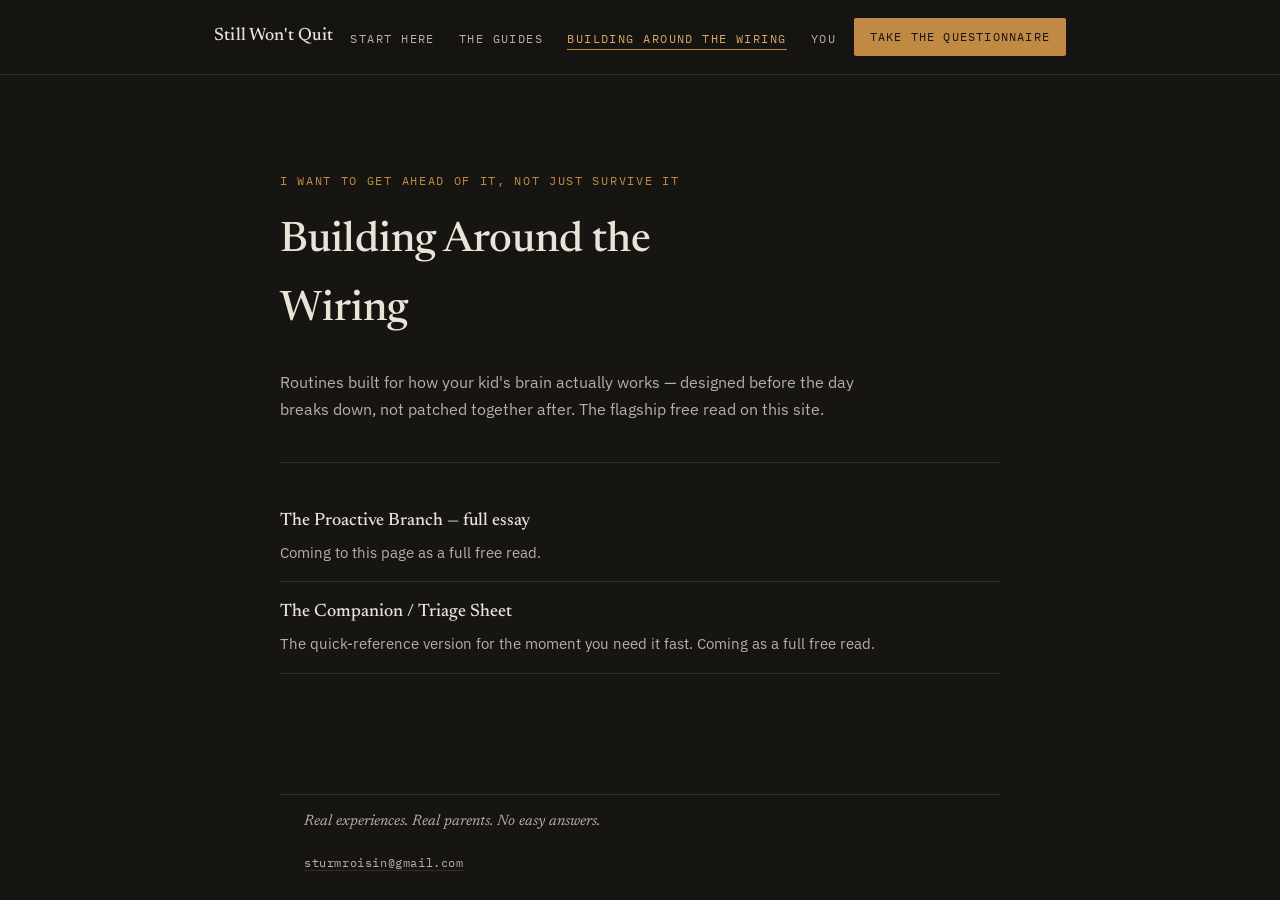
==== building-around-the-wiring.html @ 2902587d "Add files via upload" ====
<!DOCTYPE html>
<html lang="en">
<head>
<meta charset="UTF-8">
<meta name="viewport" content="width=device-width, initial-scale=1.0">
<title>Building Around the Wiring — Still Won't Quit</title>
<link rel="stylesheet" href="style.css">
</head>
<body>

<nav class="site-nav">
  <div class="nav-inner">
    <a href="index.html" class="nav-mark">Still Won't Quit</a>
    <ul class="nav-links">
      <li><a href="start-here.html">Start Here</a></li>
      <li><a href="guides.html">The Guides</a></li>
      <li><a href="building-around-the-wiring.html" class="active">Building Around the Wiring</a></li>
      <li><a href="you.html">You</a></li>
    </ul>
    <a href="questionnaire.html" class="nav-cta">Take the Questionnaire</a>
  </div>
</nav>

<section class="placeholder-body wrap">
  <p class="eyebrow">I want to get ahead of it, not just survive it</p>
  <h1>Building Around the Wiring</h1>
  <p class="note">Routines built for how your kid's brain actually works — designed before the day breaks down, not patched together after. The flagship free read on this site.</p>

  <div class="placeholder-list">
    <div class="item"><strong>The Proactive Branch — full essay</strong>Coming to this page as a full free read.</div>
    <div class="item"><strong>The Companion / Triage Sheet</strong>The quick-reference version for the moment you need it fast. Coming as a full free read.</div>
  </div>
</section>

<footer class="wrap">
  <p class="tagline">Real experiences. Real parents. No easy answers.</p>
  <p class="contact"><a href="mailto:sturmroisin@gmail.com">sturmroisin@gmail.com</a></p>
</footer>

</body>
</html>
---- style.css ----
/* Still Won't Quit — shared stylesheet
   Design system: dark room, one light on. Same register as @still.wont.quit.
   Display: Newsreader (serif, literary, slightly worn)
   Body: IBM Plex Sans (utilitarian, manual-like)
   Labels: IBM Plex Mono (field-guide, instruction-sheet quality)
*/

@import url('https://fonts.googleapis.com/css2?family=Newsreader:ital,opsz,wght@0,6..72,400;0,6..72,500;0,6..72,600;1,6..72,400;1,6..72,500&family=IBM+Plex+Sans:wght@400;500;600&family=IBM+Plex+Mono:wght@400;500&display=swap');

:root {
  --ink: #161512;
  --ink-2: #1D1B17;
  --paper: #EAE4D8;
  --paper-dim: #B8B0A0;
  --ember: #C08A45;
  --ember-bright: #D9A566;
  --dust: #7E766A;
  --line: #322E27;
  --max: 720px;
  --max-wide: 900px;
}

* { box-sizing: border-box; }

html {
  scroll-behavior: smooth;
}

body {
  margin: 0;
  background: var(--ink);
  color: var(--paper);
  font-family: 'IBM Plex Sans', -apple-system, sans-serif;
  font-size: 17px;
  line-height: 1.65;
  -webkit-font-smoothing: antialiased;
}

/* Focus visibility */
a:focus-visible, button:focus-visible {
  outline: 2px solid var(--ember-bright);
  outline-offset: 3px;
}

/* ---------- Nav ---------- */
.site-nav {
  position: sticky;
  top: 0;
  z-index: 20;
  background: rgba(22, 21, 18, 0.92);
  backdrop-filter: blur(6px);
  border-bottom: 1px solid var(--line);
}

.nav-inner {
  max-width: var(--max-wide);
  margin: 0 auto;
  padding: 18px 24px;
  display: flex;
  align-items: center;
  justify-content: space-between;
  gap: 16px;
  flex-wrap: wrap;
}

.nav-mark {
  font-family: 'Newsreader', serif;
  font-size: 18px;
  font-weight: 500;
  color: var(--paper);
  text-decoration: none;
  letter-spacing: 0.01em;
}

.nav-links {
  display: flex;
  gap: 24px;
  flex-wrap: wrap;
  list-style: none;
  margin: 0;
  padding: 0;
}

.nav-links a {
  font-family: 'IBM Plex Mono', monospace;
  font-size: 12px;
  letter-spacing: 0.12em;
  text-transform: uppercase;
  color: var(--paper-dim);
  text-decoration: none;
  padding-bottom: 3px;
  border-bottom: 1px solid transparent;
  transition: color 0.2s ease, border-color 0.2s ease;
}

.nav-links a:hover,
.nav-links a.active {
  color: var(--ember-bright);
  border-bottom-color: var(--ember);
}

.nav-cta {
  font-family: 'IBM Plex Mono', monospace;
  font-size: 12px;
  letter-spacing: 0.1em;
  text-transform: uppercase;
  color: var(--ink);
  background: var(--ember);
  text-decoration: none;
  padding: 9px 16px;
  border-radius: 2px;
  transition: background 0.2s ease;
  white-space: nowrap;
}

.nav-cta:hover { background: var(--ember-bright); }

/* ---------- Layout helpers ---------- */
.wrap {
  max-width: var(--max);
  margin: 0 auto;
  padding: 0 24px;
}

.wrap-wide {
  max-width: var(--max-wide);
  margin: 0 auto;
  padding: 0 24px;
}

.eyebrow {
  font-family: 'IBM Plex Mono', monospace;
  font-size: 12px;
  letter-spacing: 0.14em;
  text-transform: uppercase;
  color: var(--ember);
  margin: 0 0 10px 0;
}

h1, h2, h3 {
  font-family: 'Newsreader', serif;
  font-weight: 500;
  color: var(--paper);
  margin: 0;
}

/* ---------- Hero ---------- */
.hero {
  padding: 88px 0 56px;
}

.hero h1 {
  font-size: clamp(34px, 5vw, 52px);
  line-height: 1.15;
  max-width: 15ch;
}

.hero .tagline {
  font-family: 'Newsreader', serif;
  font-style: italic;
  font-size: 19px;
  color: var(--paper-dim);
  margin-top: 18px;
  max-width: 42ch;
}

.hero .orient {
  margin-top: 28px;
  max-width: 58ch;
  color: var(--paper-dim);
  font-size: 16px;
}

.hero .orient strong {
  color: var(--paper);
  font-weight: 500;
}

/* ---------- The Hallway (router) ---------- */
.hallway {
  padding: 24px 0 72px;
  border-top: 1px solid var(--line);
}

.hallway-label {
  font-family: 'IBM Plex Mono', monospace;
  font-size: 12px;
  letter-spacing: 0.14em;
  text-transform: uppercase;
  color: var(--dust);
  margin: 40px 0 20px 0;
}

.door {
  display: block;
  text-decoration: none;
  padding: 22px 20px 22px 24px;
  border-left: 2px solid var(--line);
  border-bottom: 1px solid var(--line);
  transition: border-left-color 0.25s ease, background 0.25s ease, padding-left 0.25s ease;
}

.door:first-of-type { border-top: 1px solid var(--line); }

.door:hover, .door:focus-visible {
  border-left-color: var(--ember);
  background: linear-gradient(90deg, rgba(192,138,69,0.08), transparent 60%);
  padding-left: 30px;
}

.door-eyebrow {
  font-family: 'IBM Plex Mono', monospace;
  font-size: 11.5px;
  letter-spacing: 0.1em;
  text-transform: uppercase;
  color: var(--dust);
  margin-bottom: 8px;
}

.door:hover .door-eyebrow, .door:focus-visible .door-eyebrow {
  color: var(--ember-bright);
}

.door-title {
  font-family: 'Newsreader', serif;
  font-size: 24px;
  font-weight: 500;
  color: var(--paper);
  display: flex;
  align-items: baseline;
  justify-content: space-between;
  gap: 12px;
}

.door-arrow {
  font-family: 'IBM Plex Mono', monospace;
  font-size: 16px;
  color: var(--dust);
  transition: transform 0.25s ease, color 0.25s ease;
}

.door:hover .door-arrow, .door:focus-visible .door-arrow {
  transform: translateX(4px);
  color: var(--ember);
}

.door-desc {
  margin-top: 8px;
  color: var(--paper-dim);
  font-size: 15px;
  max-width: 56ch;
}

/* ---------- Featured read ---------- */
.featured {
  margin: 8px 0 72px;
  padding: 32px 28px;
  border: 1px solid var(--line);
  border-left: 2px solid var(--ember);
  background: var(--ink-2);
}

.featured .eyebrow { margin-bottom: 12px; }

.featured h2 {
  font-size: 26px;
  margin-bottom: 10px;
}

.featured p {
  color: var(--paper-dim);
  font-size: 15.5px;
  max-width: 60ch;
  margin: 0 0 20px 0;
}

/* ---------- Buttons / links ---------- */
.btn {
  display: inline-block;
  font-family: 'IBM Plex Mono', monospace;
  font-size: 13px;
  letter-spacing: 0.08em;
  text-transform: uppercase;
  text-decoration: none;
  color: var(--ink);
  background: var(--ember);
  padding: 12px 20px;
  border-radius: 2px;
  transition: background 0.2s ease;
}

.btn:hover { background: var(--ember-bright); }

.btn-ghost {
  display: inline-block;
  font-family: 'IBM Plex Mono', monospace;
  font-size: 13px;
  letter-spacing: 0.08em;
  text-transform: uppercase;
  text-decoration: none;
  color: var(--ember-bright);
  border: 1px solid var(--ember-dim, var(--ember));
  padding: 11px 20px;
  border-radius: 2px;
  transition: border-color 0.2s ease, color 0.2s ease;
}

.btn-ghost:hover { border-color: var(--ember-bright); }

/* ---------- Ask block (questionnaire) ---------- */
.ask {
  padding: 56px 0;
  border-top: 1px solid var(--line);
}

.ask-inner {
  max-width: 62ch;
}

.ask p {
  color: var(--paper-dim);
  font-size: 16px;
  margin: 18px 0 28px 0;
}

.ask p strong { color: var(--paper); font-weight: 500; }

/* ---------- Footer ---------- */
footer {
  border-top: 1px solid var(--line);
  padding: 40px 0 56px;
}

footer .tagline {
  font-family: 'Newsreader', serif;
  font-style: italic;
  color: var(--paper-dim);
  font-size: 15px;
}

footer .fine {
  margin-top: 14px;
  color: var(--dust);
  font-size: 13px;
  max-width: 60ch;
  line-height: 1.6;
}

footer .contact {
  margin-top: 18px;
  font-family: 'IBM Plex Mono', monospace;
  font-size: 12px;
  letter-spacing: 0.05em;
}

footer .contact a {
  color: var(--paper-dim);
  text-decoration: none;
  border-bottom: 1px solid var(--line);
}

footer .contact a:hover { color: var(--ember-bright); border-color: var(--ember); }

/* ---------- Placeholder page ---------- */
.placeholder-body {
  padding: 96px 0 120px;
}

.placeholder-body .eyebrow { margin-bottom: 16px; }

.placeholder-body h1 {
  font-size: clamp(30px, 4.5vw, 42px);
  max-width: 18ch;
}

.placeholder-body .note {
  margin-top: 24px;
  color: var(--paper-dim);
  max-width: 58ch;
  font-size: 16px;
}

.placeholder-list {
  margin-top: 40px;
  padding-top: 28px;
  border-top: 1px solid var(--line);
}

.placeholder-list .item {
  padding: 16px 0;
  border-bottom: 1px solid var(--line);
  color: var(--paper-dim);
  font-size: 15px;
}

.placeholder-list .item strong {
  display: block;
  font-family: 'Newsreader', serif;
  font-size: 18px;
  color: var(--paper);
  font-weight: 500;
  margin-bottom: 4px;
}

/* ---------- Reduced motion ---------- */
@media (prefers-reduced-motion: reduce) {
  * { transition: none !important; scroll-behavior: auto !important; }
}

/* ---------- Mobile ---------- */
@media (max-width: 640px) {
  .hero { padding: 56px 0 40px; }
  .nav-links { display: none; }
  .nav-inner { justify-content: space-between; }
  .door-title { font-size: 21px; }
  .featured { padding: 24px 20px; }
}
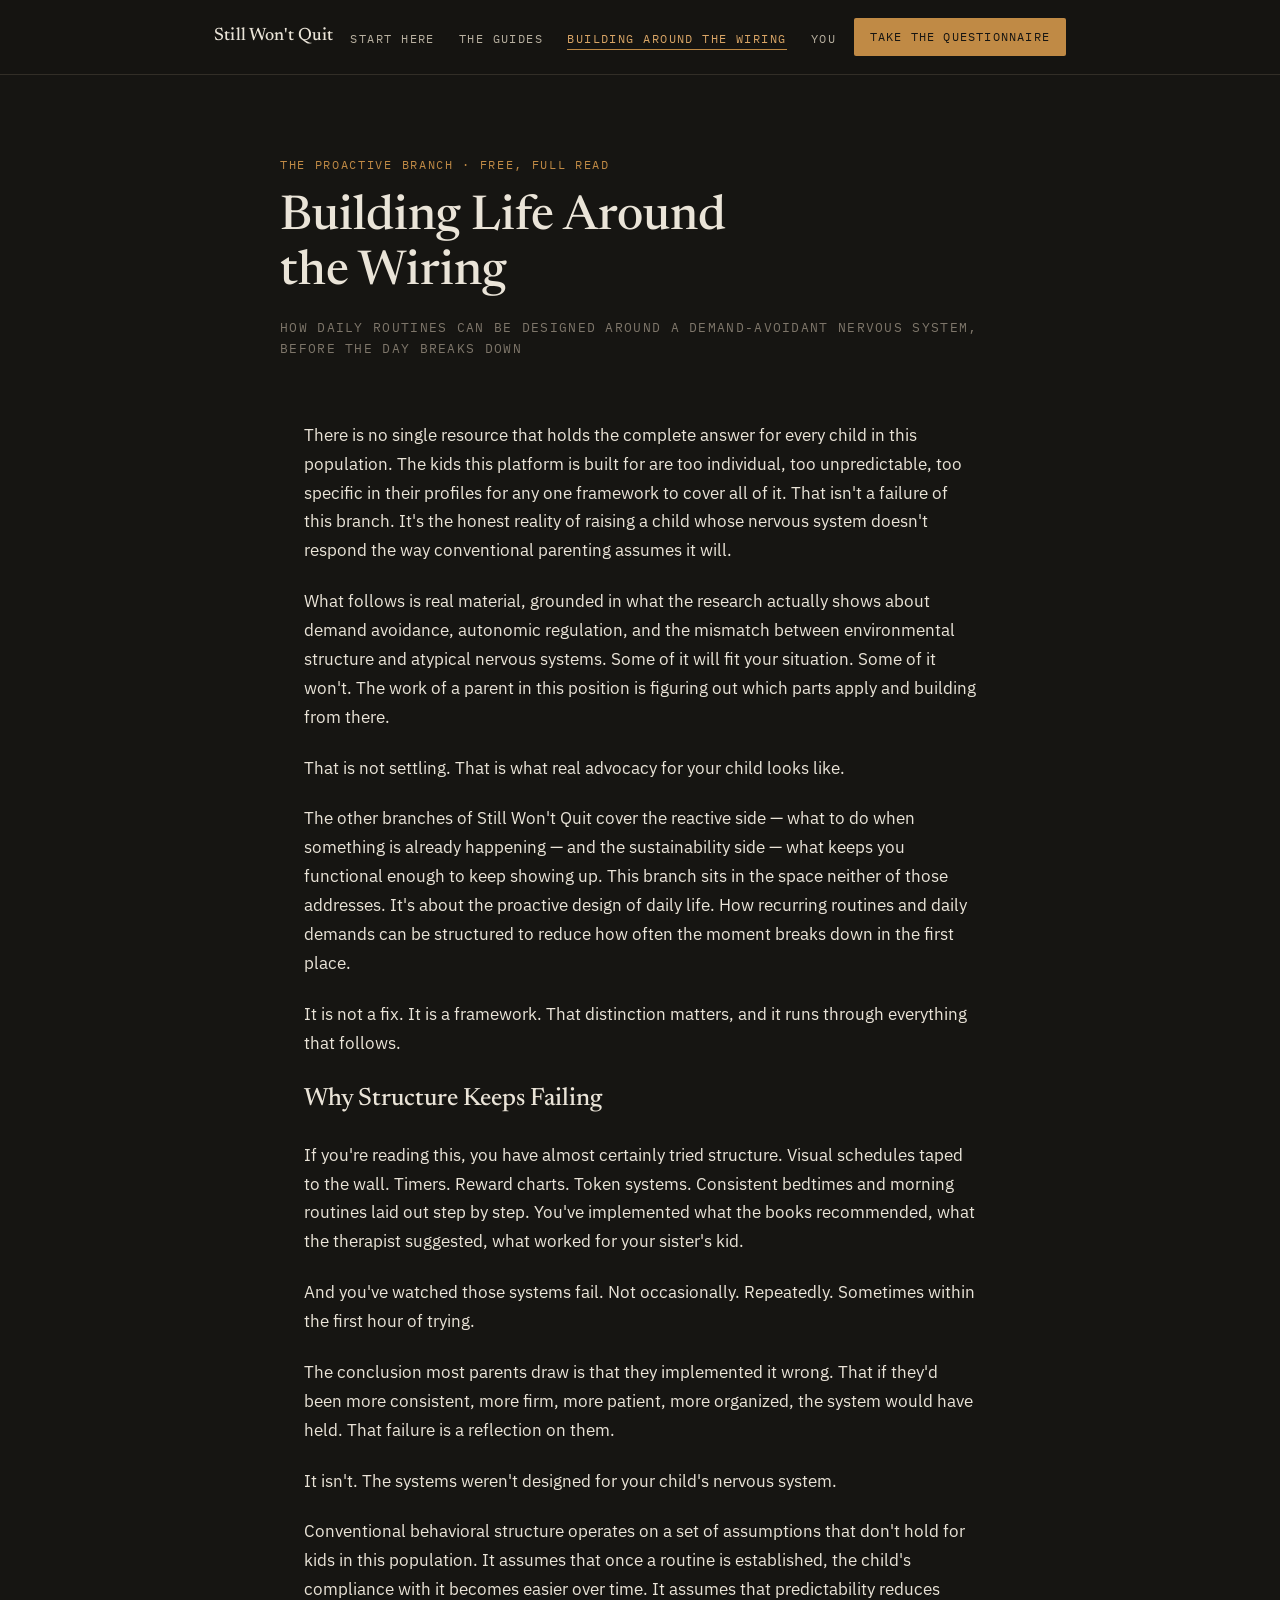
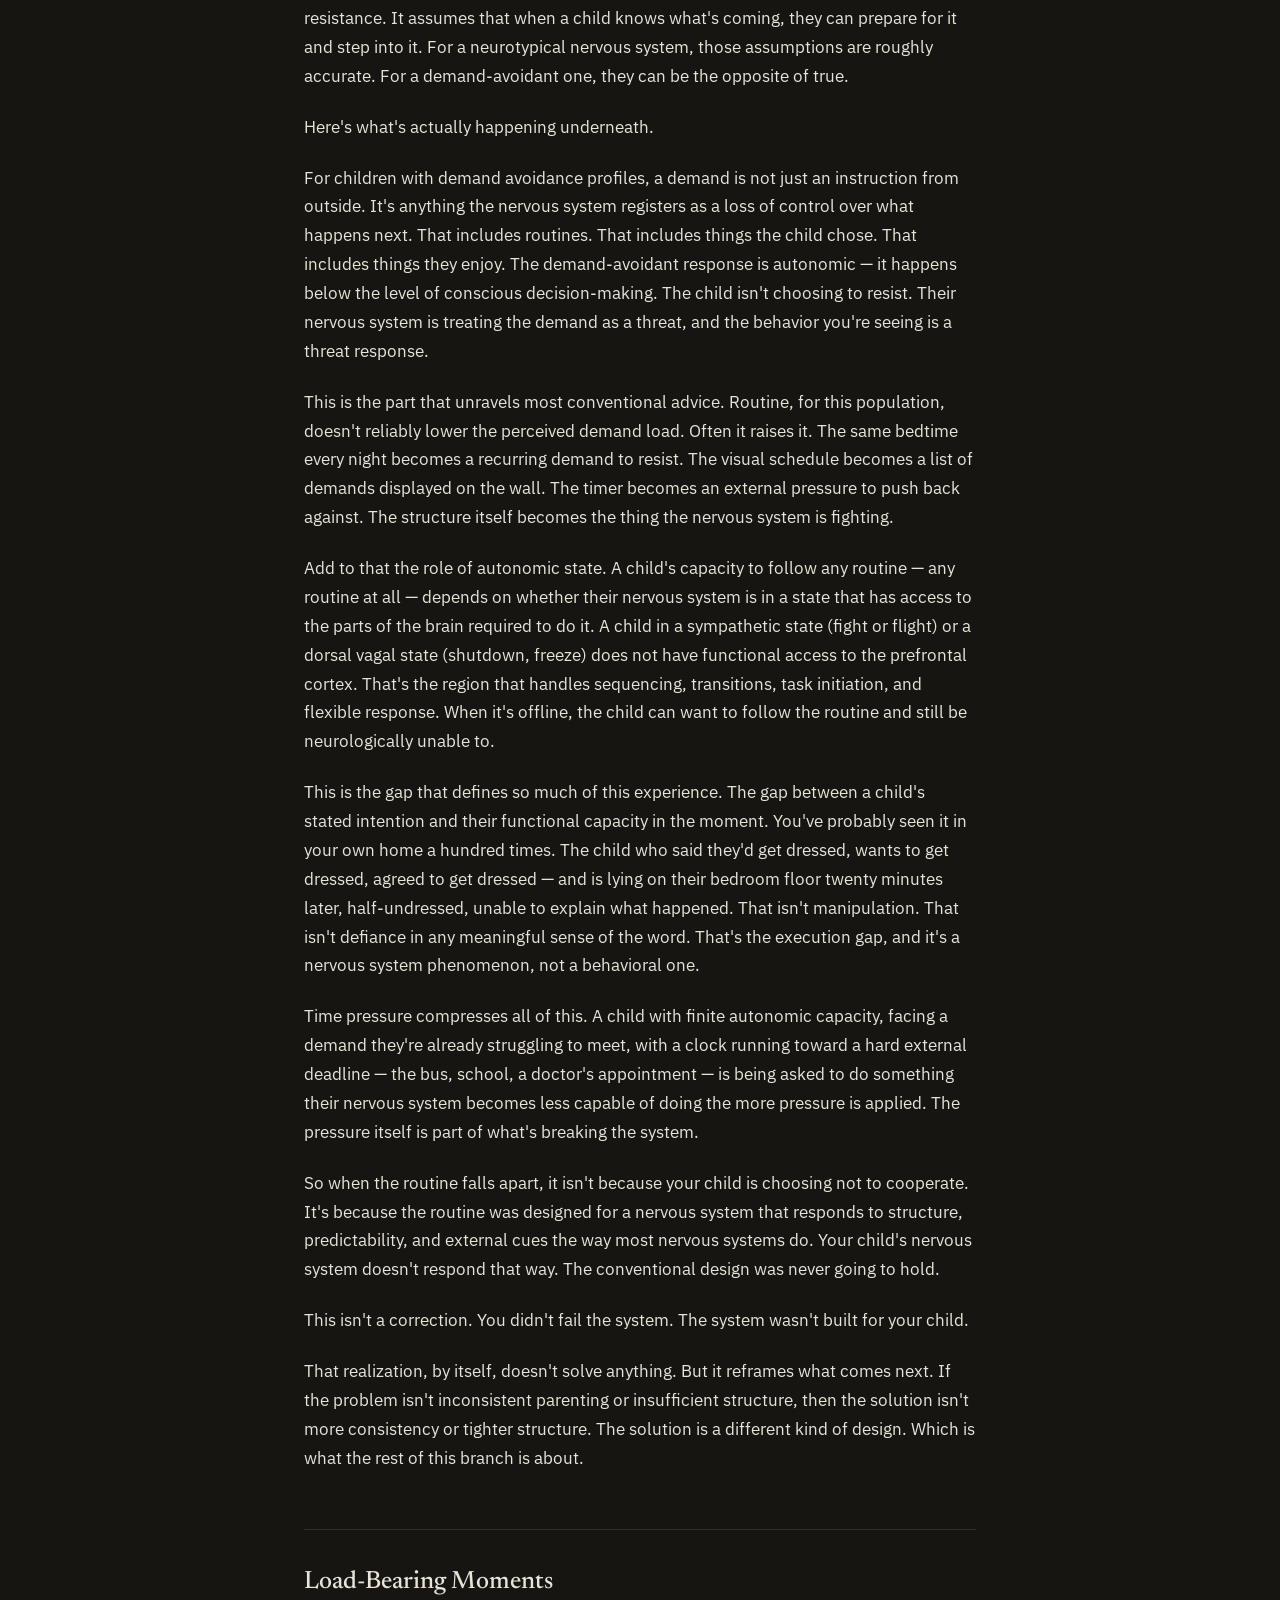
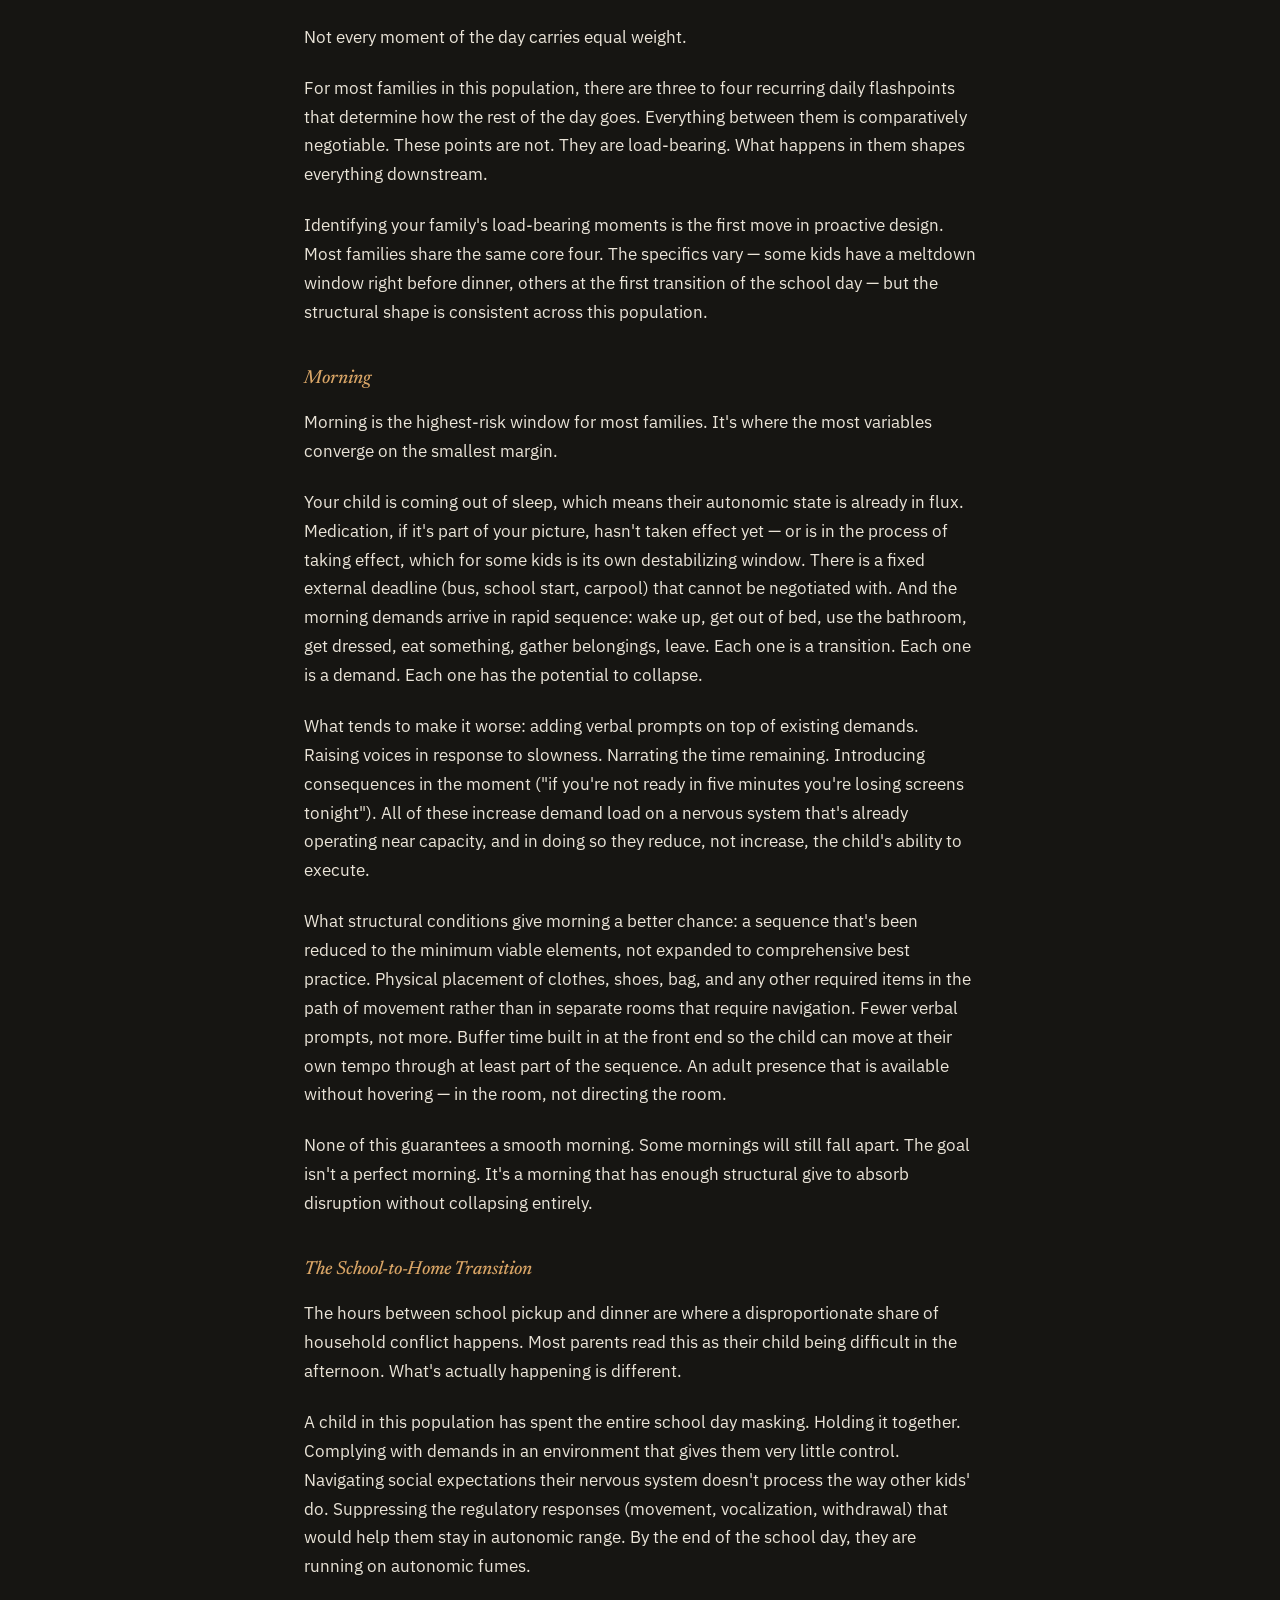
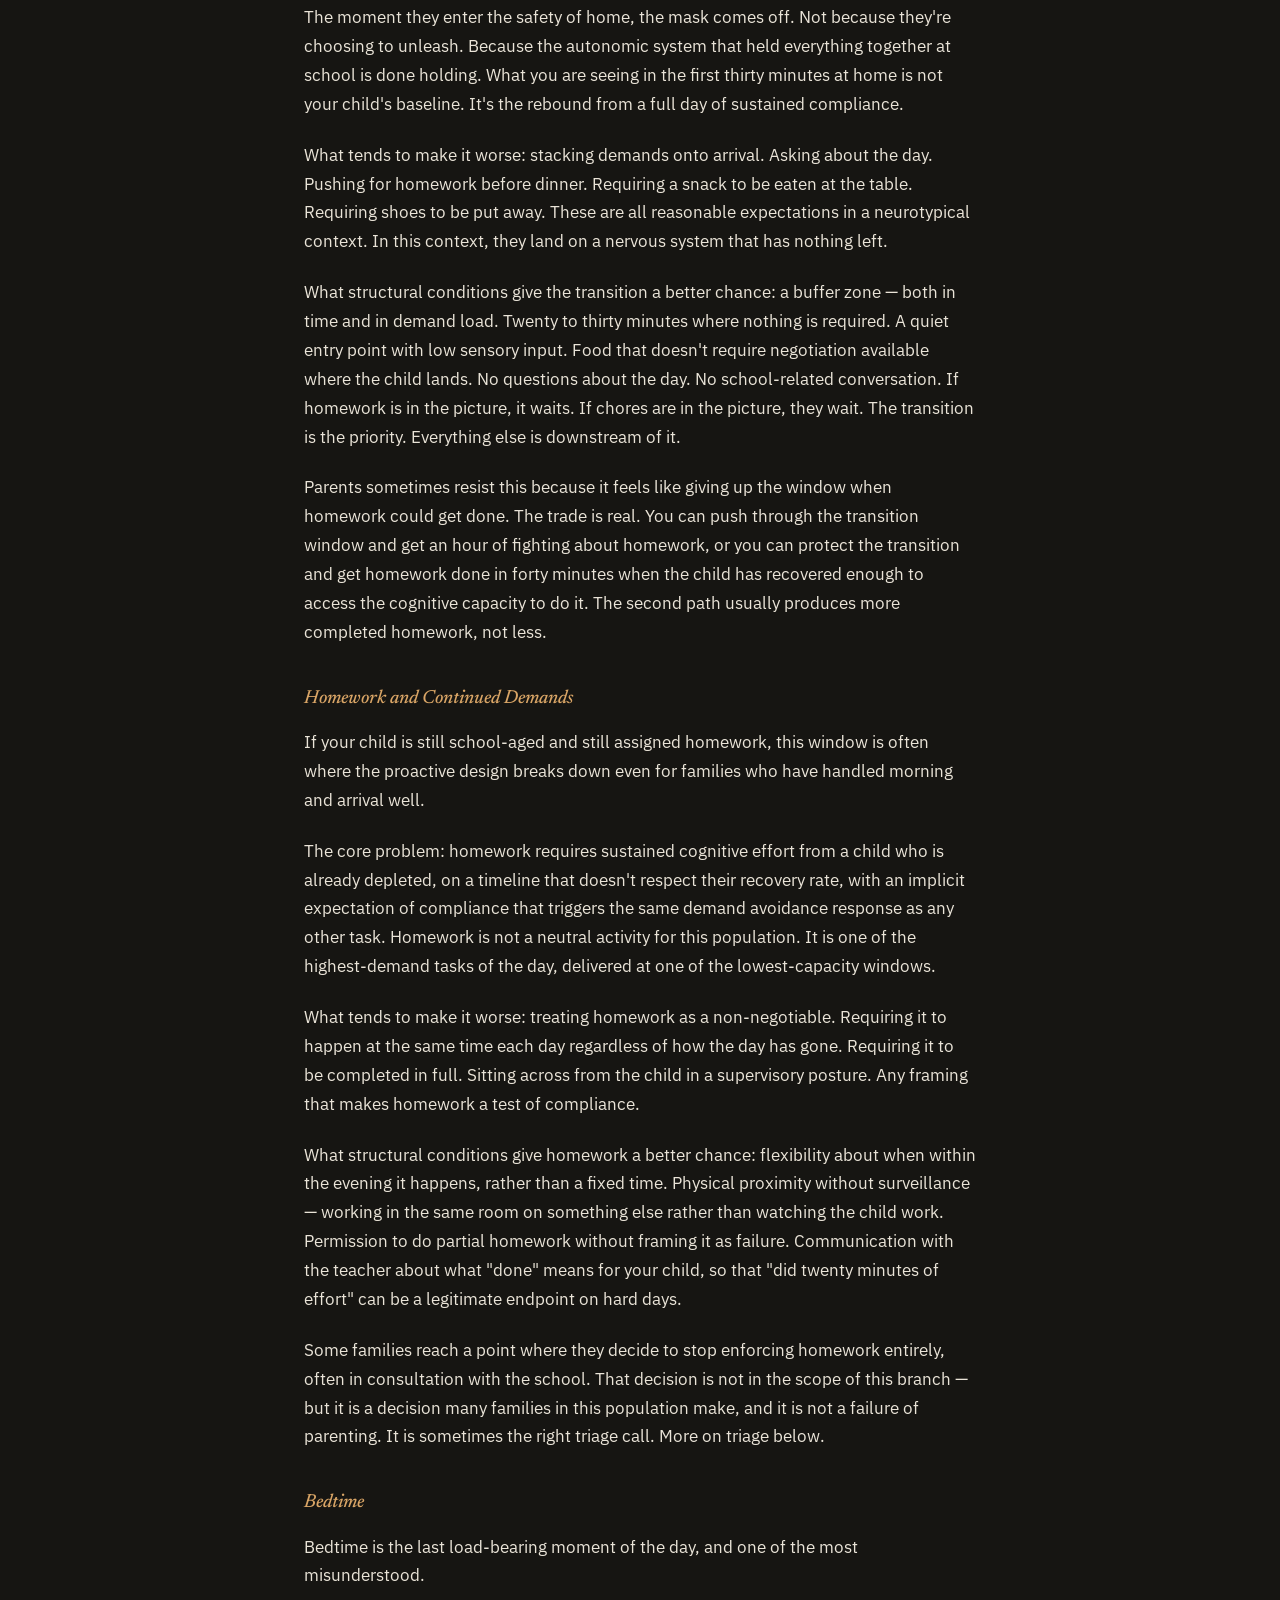
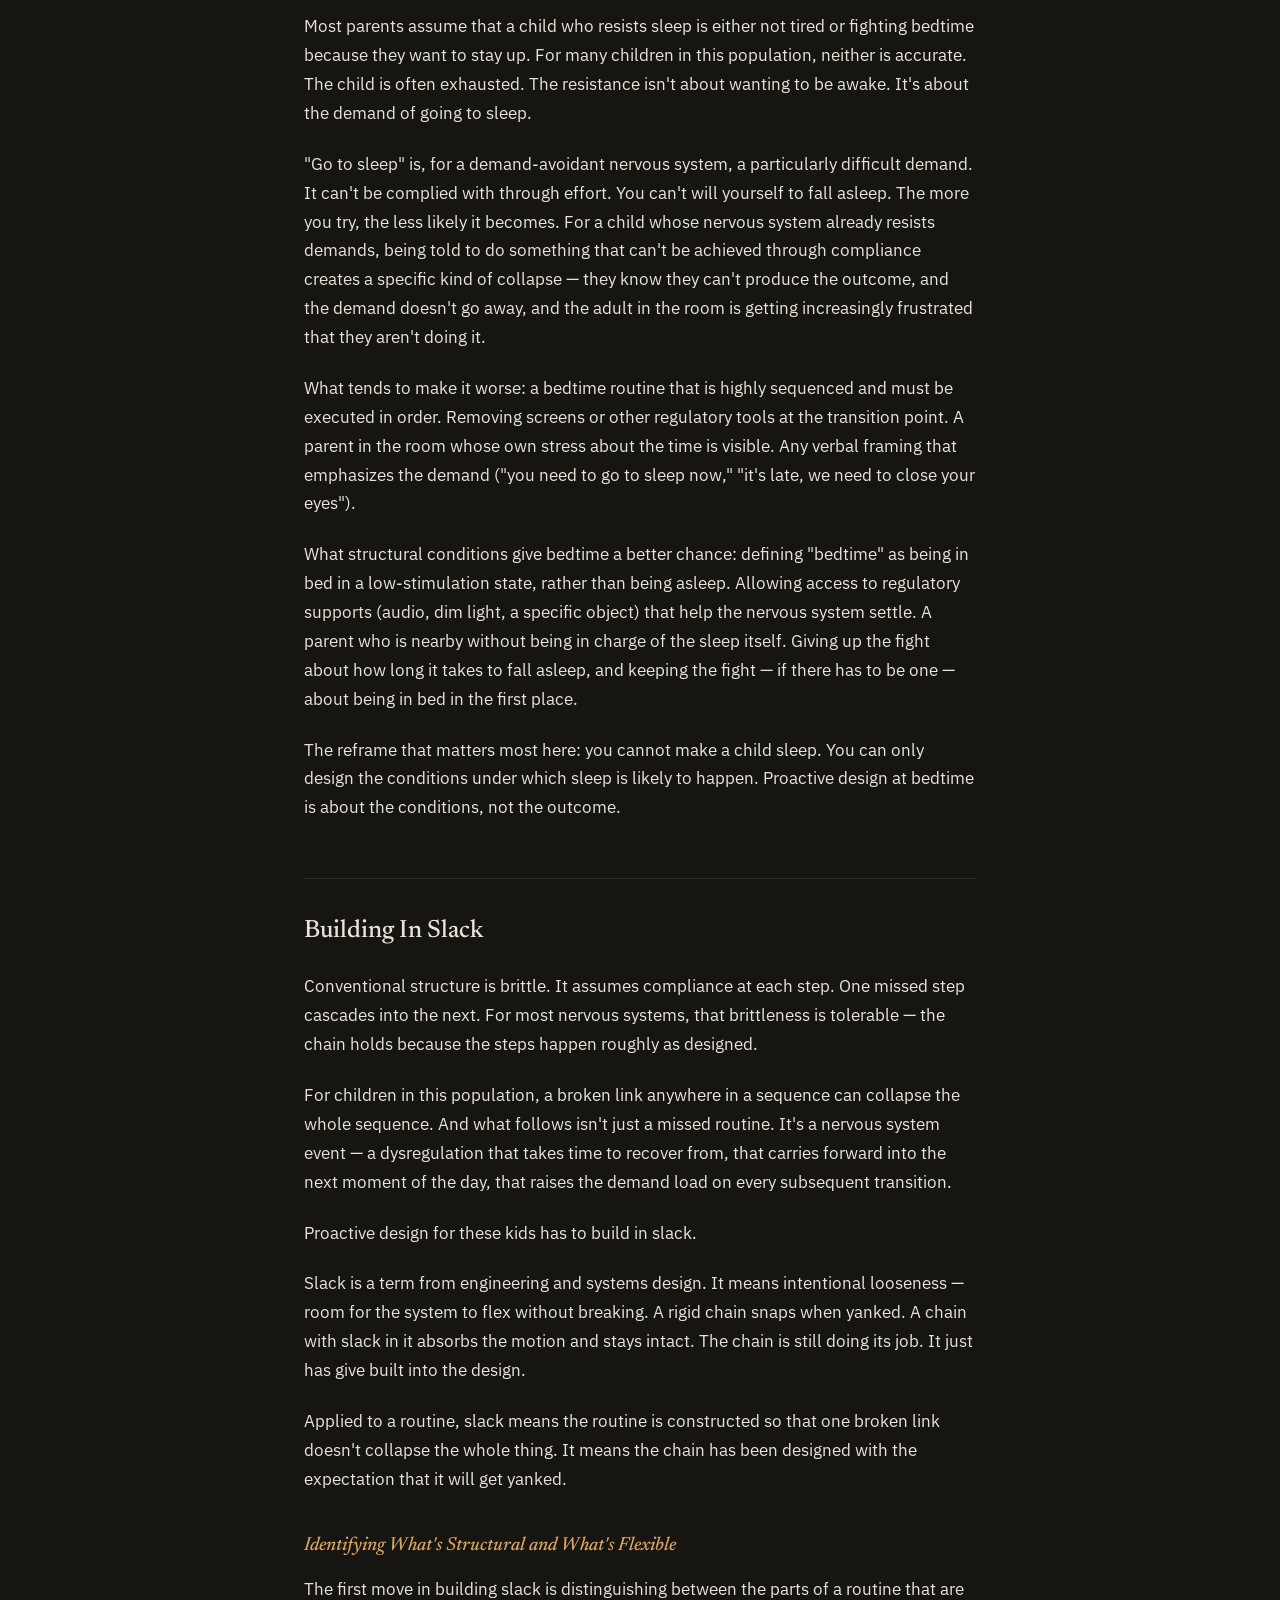
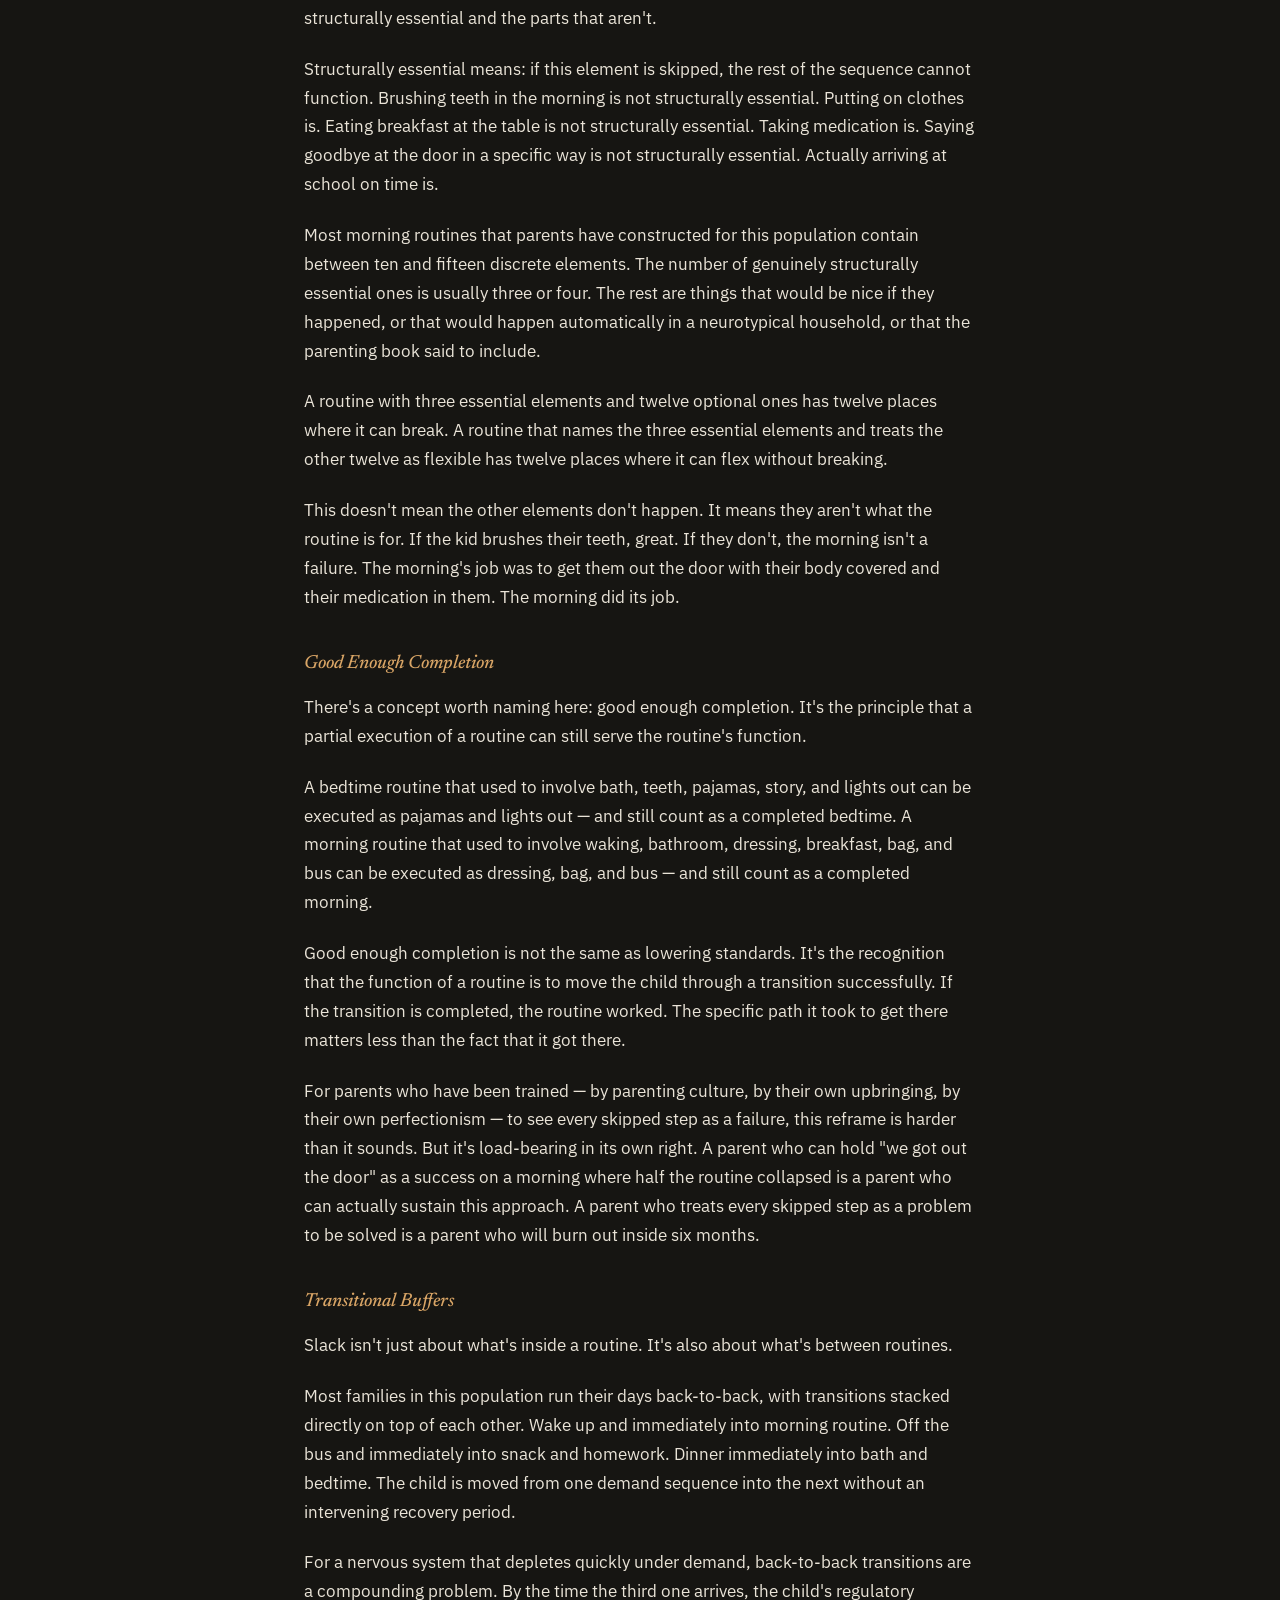
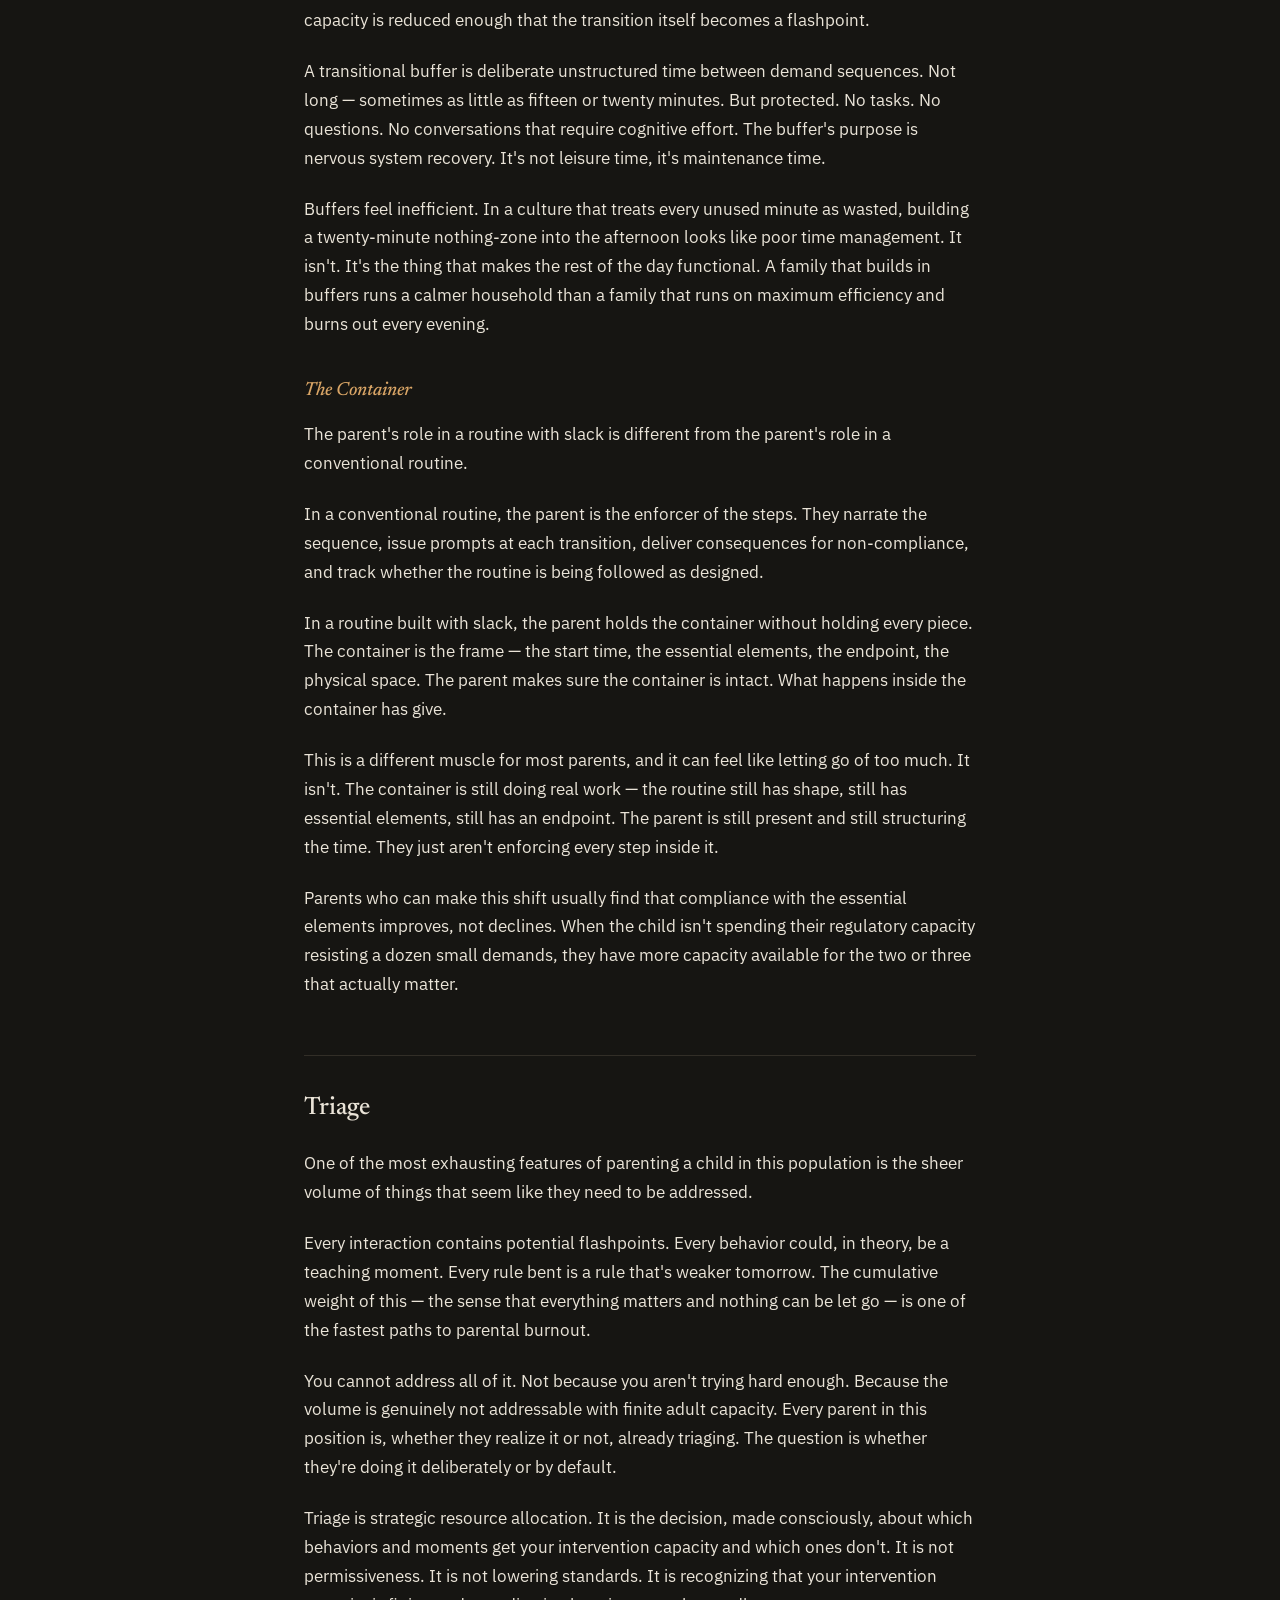
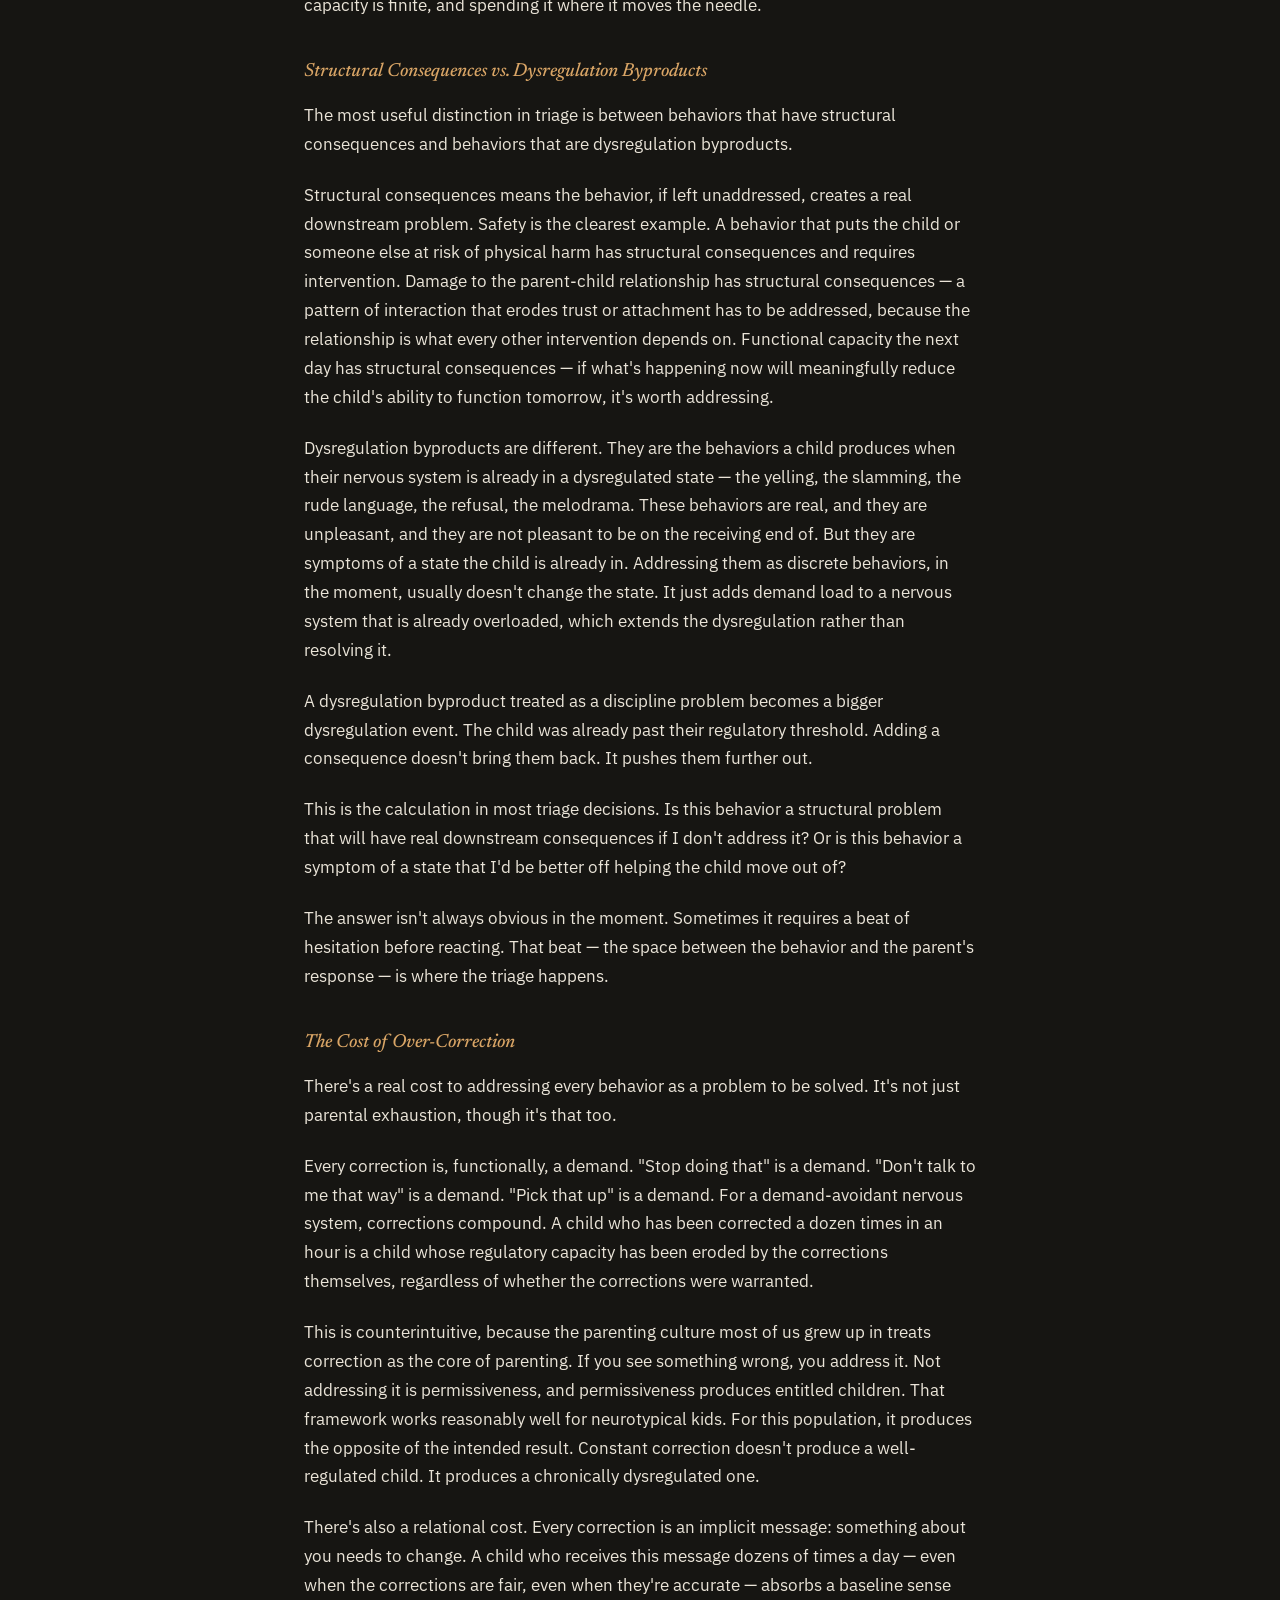
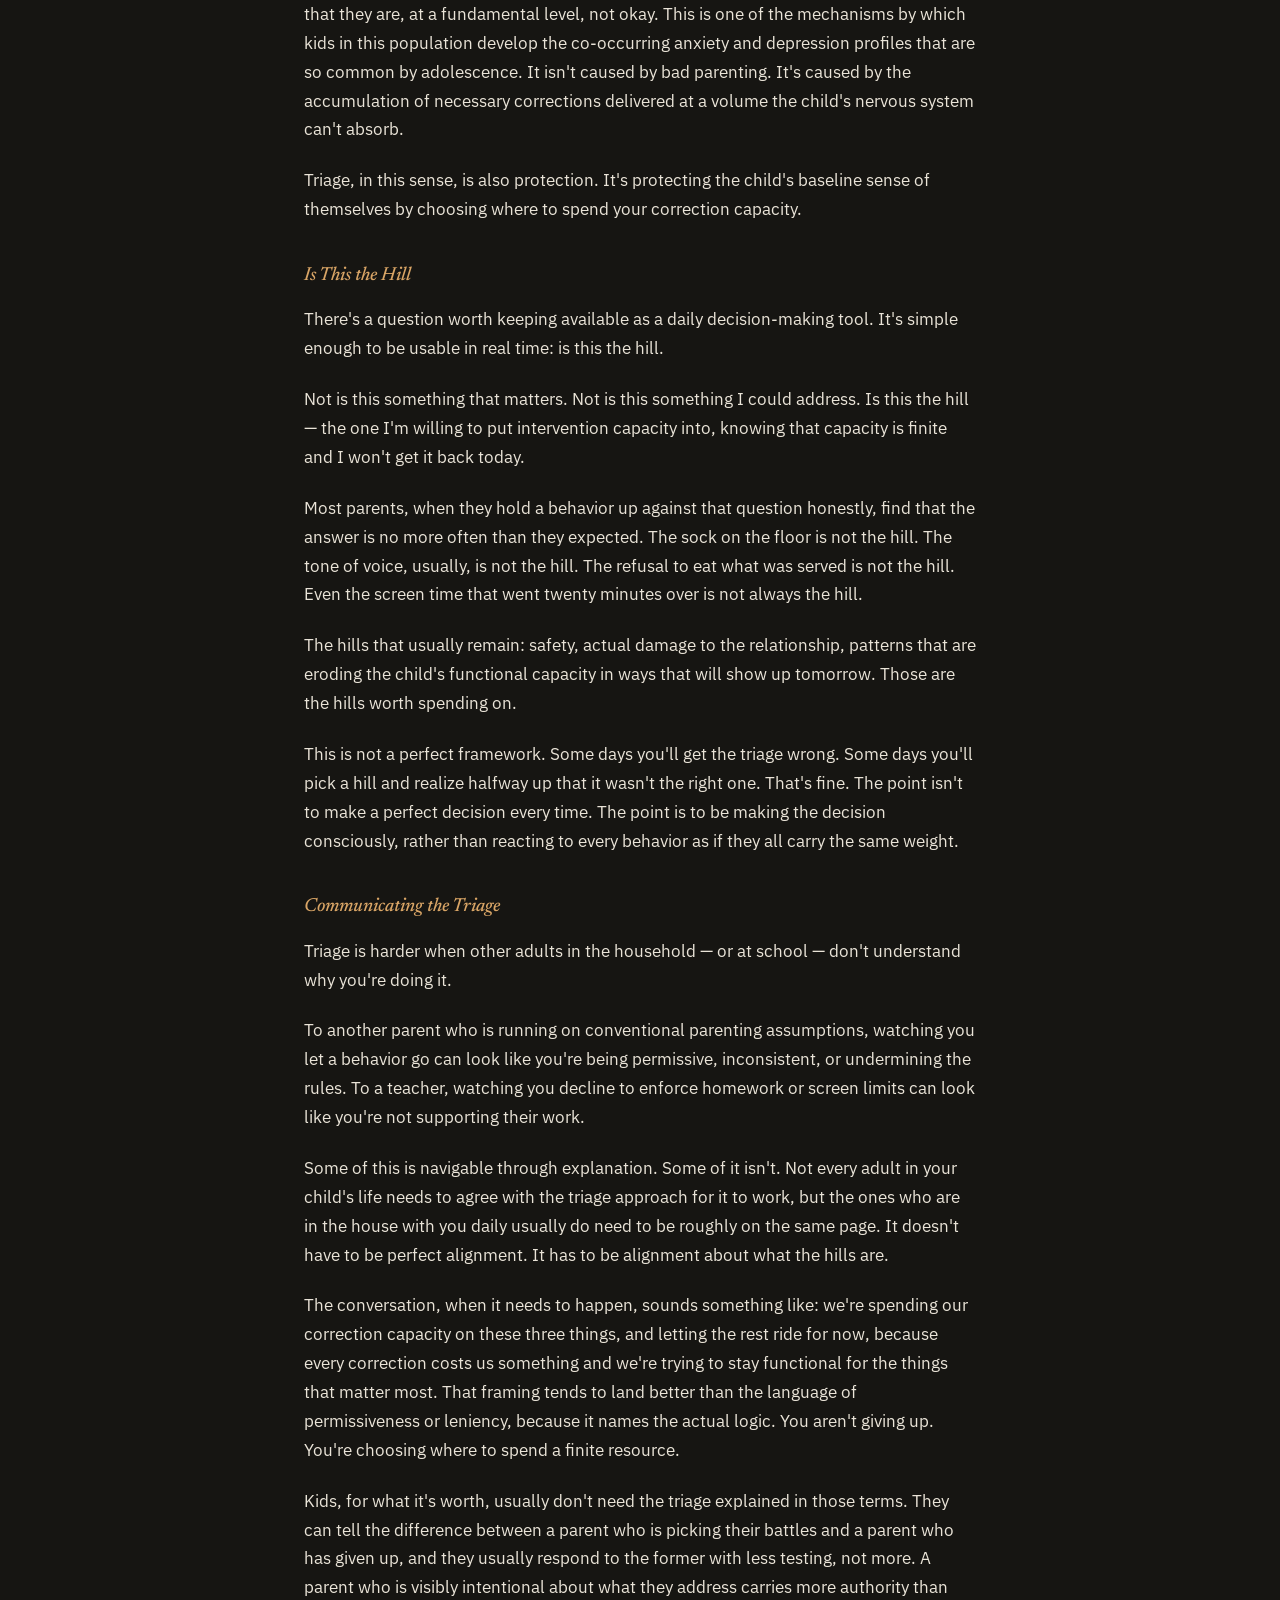
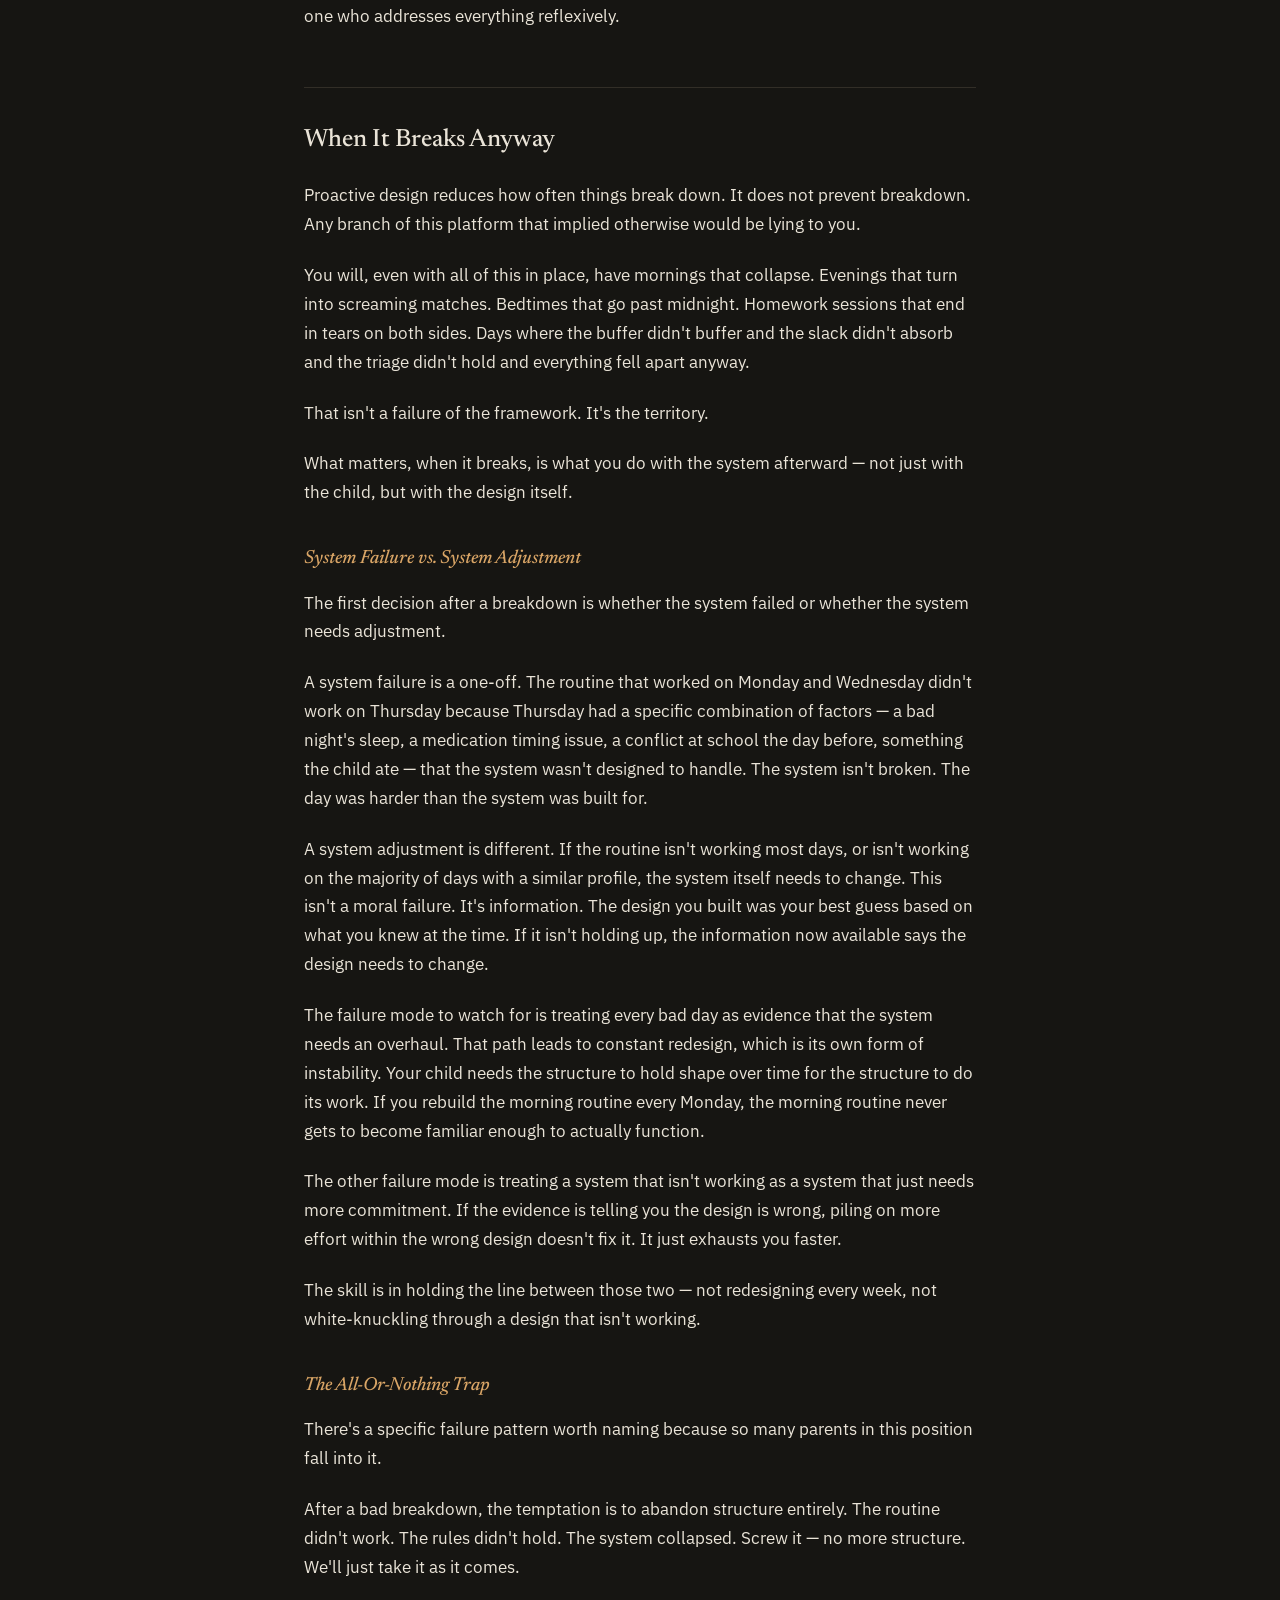
==== commit 6c0e7d03: "Add files via upload" ====
--- a/building-around-the-wiring.html
+++ b/building-around-the-wiring.html
@@ -3,7 +3,8 @@
 <head>
 <meta charset="UTF-8">
 <meta name="viewport" content="width=device-width, initial-scale=1.0">
-<title>Building Around the Wiring — Still Won't Quit</title>
+<title>Building Life Around the Wiring — Still Won't Quit</title>
+<meta name="description" content="The Proactive Branch: how to design daily routines around a demand-avoidant nervous system, before the day breaks down.">
 <link rel="stylesheet" href="style.css">
 </head>
 <body>
@@ -21,19 +22,388 @@
   </div>
 </nav>
 
-<section class="placeholder-body wrap">
-  <p class="eyebrow">I want to get ahead of it, not just survive it</p>
-  <h1>Building Around the Wiring</h1>
-  <p class="note">Routines built for how your kid's brain actually works — designed before the day breaks down, not patched together after. The flagship free read on this site.</p>
-
-  <div class="placeholder-list">
-    <div class="item"><strong>The Proactive Branch — full essay</strong>Coming to this page as a full free read.</div>
-    <div class="item"><strong>The Companion / Triage Sheet</strong>The quick-reference version for the moment you need it fast. Coming as a full free read.</div>
+<header class="article-header wrap">
+  <p class="eyebrow">The Proactive Branch &middot; Free, full read</p>
+  <h1>Building Life Around the Wiring</h1>
+  <p class="subtitle">How daily routines can be designed around a demand-avoidant nervous system, before the day breaks down</p>
+</header>
+
+<article class="article-body wrap">
+
+<p>There is no single resource that holds the complete answer for every child in this population. The kids this platform is built for are too individual, too unpredictable, too specific in their profiles for any one framework to cover all of it. That isn't a failure of this branch. It's the honest reality of raising a child whose nervous system doesn't respond the way conventional parenting assumes it will.</p>
+
+<p>What follows is real material, grounded in what the research actually shows about demand avoidance, autonomic regulation, and the mismatch between environmental structure and atypical nervous systems. Some of it will fit your situation. Some of it won't. The work of a parent in this position is figuring out which parts apply and building from there.</p>
+
+<p>That is not settling. That is what real advocacy for your child looks like.</p>
+
+<p>The other branches of Still Won't Quit cover the reactive side &mdash; what to do when something is already happening &mdash; and the sustainability side &mdash; what keeps you functional enough to keep showing up. This branch sits in the space neither of those addresses. It's about the proactive design of daily life. How recurring routines and daily demands can be structured to reduce how often the moment breaks down in the first place.</p>
+
+<p>It is not a fix. It is a framework. That distinction matters, and it runs through everything that follows.</p>
+
+<h2>Why Structure Keeps Failing</h2>
+
+<p>If you're reading this, you have almost certainly tried structure. Visual schedules taped to the wall. Timers. Reward charts. Token systems. Consistent bedtimes and morning routines laid out step by step. You've implemented what the books recommended, what the therapist suggested, what worked for your sister's kid.</p>
+
+<p>And you've watched those systems fail. Not occasionally. Repeatedly. Sometimes within the first hour of trying.</p>
+
+<p>The conclusion most parents draw is that they implemented it wrong. That if they'd been more consistent, more firm, more patient, more organized, the system would have held. That failure is a reflection on them.</p>
+
+<p>It isn't. The systems weren't designed for your child's nervous system.</p>
+
+<p>Conventional behavioral structure operates on a set of assumptions that don't hold for kids in this population. It assumes that once a routine is established, the child's compliance with it becomes easier over time. It assumes that predictability reduces resistance. It assumes that when a child knows what's coming, they can prepare for it and step into it. For a neurotypical nervous system, those assumptions are roughly accurate. For a demand-avoidant one, they can be the opposite of true.</p>
+
+<p>Here's what's actually happening underneath.</p>
+
+<p>For children with demand avoidance profiles, a demand is not just an instruction from outside. It's anything the nervous system registers as a loss of control over what happens next. That includes routines. That includes things the child chose. That includes things they enjoy. The demand-avoidant response is autonomic &mdash; it happens below the level of conscious decision-making. The child isn't choosing to resist. Their nervous system is treating the demand as a threat, and the behavior you're seeing is a threat response.</p>
+
+<p>This is the part that unravels most conventional advice. Routine, for this population, doesn't reliably lower the perceived demand load. Often it raises it. The same bedtime every night becomes a recurring demand to resist. The visual schedule becomes a list of demands displayed on the wall. The timer becomes an external pressure to push back against. The structure itself becomes the thing the nervous system is fighting.</p>
+
+<p>Add to that the role of autonomic state. A child's capacity to follow any routine &mdash; any routine at all &mdash; depends on whether their nervous system is in a state that has access to the parts of the brain required to do it. A child in a sympathetic state (fight or flight) or a dorsal vagal state (shutdown, freeze) does not have functional access to the prefrontal cortex. That's the region that handles sequencing, transitions, task initiation, and flexible response. When it's offline, the child can want to follow the routine and still be neurologically unable to.</p>
+
+<p>This is the gap that defines so much of this experience. The gap between a child's stated intention and their functional capacity in the moment. You've probably seen it in your own home a hundred times. The child who said they'd get dressed, wants to get dressed, agreed to get dressed &mdash; and is lying on their bedroom floor twenty minutes later, half-undressed, unable to explain what happened. That isn't manipulation. That isn't defiance in any meaningful sense of the word. That's the execution gap, and it's a nervous system phenomenon, not a behavioral one.</p>
+
+<p>Time pressure compresses all of this. A child with finite autonomic capacity, facing a demand they're already struggling to meet, with a clock running toward a hard external deadline &mdash; the bus, school, a doctor's appointment &mdash; is being asked to do something their nervous system becomes less capable of doing the more pressure is applied. The pressure itself is part of what's breaking the system.</p>
+
+<p>So when the routine falls apart, it isn't because your child is choosing not to cooperate. It's because the routine was designed for a nervous system that responds to structure, predictability, and external cues the way most nervous systems do. Your child's nervous system doesn't respond that way. The conventional design was never going to hold.</p>
+
+<p>This isn't a correction. You didn't fail the system. The system wasn't built for your child.</p>
+
+<p>That realization, by itself, doesn't solve anything. But it reframes what comes next. If the problem isn't inconsistent parenting or insufficient structure, then the solution isn't more consistency or tighter structure. The solution is a different kind of design. Which is what the rest of this branch is about.</p>
+
+<h2>Load-Bearing Moments</h2>
+
+<p>Not every moment of the day carries equal weight.</p>
+
+<p>For most families in this population, there are three to four recurring daily flashpoints that determine how the rest of the day goes. Everything between them is comparatively negotiable. These points are not. They are load-bearing. What happens in them shapes everything downstream.</p>
+
+<p>Identifying your family's load-bearing moments is the first move in proactive design. Most families share the same core four. The specifics vary &mdash; some kids have a meltdown window right before dinner, others at the first transition of the school day &mdash; but the structural shape is consistent across this population.</p>
+
+<h3>Morning</h3>
+
+<p>Morning is the highest-risk window for most families. It's where the most variables converge on the smallest margin.</p>
+
+<p>Your child is coming out of sleep, which means their autonomic state is already in flux. Medication, if it's part of your picture, hasn't taken effect yet &mdash; or is in the process of taking effect, which for some kids is its own destabilizing window. There is a fixed external deadline (bus, school start, carpool) that cannot be negotiated with. And the morning demands arrive in rapid sequence: wake up, get out of bed, use the bathroom, get dressed, eat something, gather belongings, leave. Each one is a transition. Each one is a demand. Each one has the potential to collapse.</p>
+
+<p>What tends to make it worse: adding verbal prompts on top of existing demands. Raising voices in response to slowness. Narrating the time remaining. Introducing consequences in the moment ("if you're not ready in five minutes you're losing screens tonight"). All of these increase demand load on a nervous system that's already operating near capacity, and in doing so they reduce, not increase, the child's ability to execute.</p>
+
+<p>What structural conditions give morning a better chance: a sequence that's been reduced to the minimum viable elements, not expanded to comprehensive best practice. Physical placement of clothes, shoes, bag, and any other required items in the path of movement rather than in separate rooms that require navigation. Fewer verbal prompts, not more. Buffer time built in at the front end so the child can move at their own tempo through at least part of the sequence. An adult presence that is available without hovering &mdash; in the room, not directing the room.</p>
+
+<p>None of this guarantees a smooth morning. Some mornings will still fall apart. The goal isn't a perfect morning. It's a morning that has enough structural give to absorb disruption without collapsing entirely.</p>
+
+<h3>The School-to-Home Transition</h3>
+
+<p>The hours between school pickup and dinner are where a disproportionate share of household conflict happens. Most parents read this as their child being difficult in the afternoon. What's actually happening is different.</p>
+
+<p>A child in this population has spent the entire school day masking. Holding it together. Complying with demands in an environment that gives them very little control. Navigating social expectations their nervous system doesn't process the way other kids' do. Suppressing the regulatory responses (movement, vocalization, withdrawal) that would help them stay in autonomic range. By the end of the school day, they are running on autonomic fumes.</p>
+
+<p>The moment they enter the safety of home, the mask comes off. Not because they're choosing to unleash. Because the autonomic system that held everything together at school is done holding. What you are seeing in the first thirty minutes at home is not your child's baseline. It's the rebound from a full day of sustained compliance.</p>
+
+<p>What tends to make it worse: stacking demands onto arrival. Asking about the day. Pushing for homework before dinner. Requiring a snack to be eaten at the table. Requiring shoes to be put away. These are all reasonable expectations in a neurotypical context. In this context, they land on a nervous system that has nothing left.</p>
+
+<p>What structural conditions give the transition a better chance: a buffer zone &mdash; both in time and in demand load. Twenty to thirty minutes where nothing is required. A quiet entry point with low sensory input. Food that doesn't require negotiation available where the child lands. No questions about the day. No school-related conversation. If homework is in the picture, it waits. If chores are in the picture, they wait. The transition is the priority. Everything else is downstream of it.</p>
+
+<p>Parents sometimes resist this because it feels like giving up the window when homework could get done. The trade is real. You can push through the transition window and get an hour of fighting about homework, or you can protect the transition and get homework done in forty minutes when the child has recovered enough to access the cognitive capacity to do it. The second path usually produces more completed homework, not less.</p>
+
+<h3>Homework and Continued Demands</h3>
+
+<p>If your child is still school-aged and still assigned homework, this window is often where the proactive design breaks down even for families who have handled morning and arrival well.</p>
+
+<p>The core problem: homework requires sustained cognitive effort from a child who is already depleted, on a timeline that doesn't respect their recovery rate, with an implicit expectation of compliance that triggers the same demand avoidance response as any other task. Homework is not a neutral activity for this population. It is one of the highest-demand tasks of the day, delivered at one of the lowest-capacity windows.</p>
+
+<p>What tends to make it worse: treating homework as a non-negotiable. Requiring it to happen at the same time each day regardless of how the day has gone. Requiring it to be completed in full. Sitting across from the child in a supervisory posture. Any framing that makes homework a test of compliance.</p>
+
+<p>What structural conditions give homework a better chance: flexibility about when within the evening it happens, rather than a fixed time. Physical proximity without surveillance &mdash; working in the same room on something else rather than watching the child work. Permission to do partial homework without framing it as failure. Communication with the teacher about what "done" means for your child, so that "did twenty minutes of effort" can be a legitimate endpoint on hard days.</p>
+
+<p>Some families reach a point where they decide to stop enforcing homework entirely, often in consultation with the school. That decision is not in the scope of this branch &mdash; but it is a decision many families in this population make, and it is not a failure of parenting. It is sometimes the right triage call. More on triage below.</p>
+
+<h3>Bedtime</h3>
+
+<p>Bedtime is the last load-bearing moment of the day, and one of the most misunderstood.</p>
+
+<p>Most parents assume that a child who resists sleep is either not tired or fighting bedtime because they want to stay up. For many children in this population, neither is accurate. The child is often exhausted. The resistance isn't about wanting to be awake. It's about the demand of going to sleep.</p>
+
+<p>"Go to sleep" is, for a demand-avoidant nervous system, a particularly difficult demand. It can't be complied with through effort. You can't will yourself to fall asleep. The more you try, the less likely it becomes. For a child whose nervous system already resists demands, being told to do something that can't be achieved through compliance creates a specific kind of collapse &mdash; they know they can't produce the outcome, and the demand doesn't go away, and the adult in the room is getting increasingly frustrated that they aren't doing it.</p>
+
+<p>What tends to make it worse: a bedtime routine that is highly sequenced and must be executed in order. Removing screens or other regulatory tools at the transition point. A parent in the room whose own stress about the time is visible. Any verbal framing that emphasizes the demand ("you need to go to sleep now," "it's late, we need to close your eyes").</p>
+
+<p>What structural conditions give bedtime a better chance: defining "bedtime" as being in bed in a low-stimulation state, rather than being asleep. Allowing access to regulatory supports (audio, dim light, a specific object) that help the nervous system settle. A parent who is nearby without being in charge of the sleep itself. Giving up the fight about how long it takes to fall asleep, and keeping the fight &mdash; if there has to be one &mdash; about being in bed in the first place.</p>
+
+<p>The reframe that matters most here: you cannot make a child sleep. You can only design the conditions under which sleep is likely to happen. Proactive design at bedtime is about the conditions, not the outcome.</p>
+
+<h2>Building In Slack</h2>
+
+<p>Conventional structure is brittle. It assumes compliance at each step. One missed step cascades into the next. For most nervous systems, that brittleness is tolerable &mdash; the chain holds because the steps happen roughly as designed.</p>
+
+<p>For children in this population, a broken link anywhere in a sequence can collapse the whole sequence. And what follows isn't just a missed routine. It's a nervous system event &mdash; a dysregulation that takes time to recover from, that carries forward into the next moment of the day, that raises the demand load on every subsequent transition.</p>
+
+<p>Proactive design for these kids has to build in slack.</p>
+
+<p>Slack is a term from engineering and systems design. It means intentional looseness &mdash; room for the system to flex without breaking. A rigid chain snaps when yanked. A chain with slack in it absorbs the motion and stays intact. The chain is still doing its job. It just has give built into the design.</p>
+
+<p>Applied to a routine, slack means the routine is constructed so that one broken link doesn't collapse the whole thing. It means the chain has been designed with the expectation that it will get yanked.</p>
+
+<h3>Identifying What's Structural and What's Flexible</h3>
+
+<p>The first move in building slack is distinguishing between the parts of a routine that are structurally essential and the parts that aren't.</p>
+
+<p>Structurally essential means: if this element is skipped, the rest of the sequence cannot function. Brushing teeth in the morning is not structurally essential. Putting on clothes is. Eating breakfast at the table is not structurally essential. Taking medication is. Saying goodbye at the door in a specific way is not structurally essential. Actually arriving at school on time is.</p>
+
+<p>Most morning routines that parents have constructed for this population contain between ten and fifteen discrete elements. The number of genuinely structurally essential ones is usually three or four. The rest are things that would be nice if they happened, or that would happen automatically in a neurotypical household, or that the parenting book said to include.</p>
+
+<p>A routine with three essential elements and twelve optional ones has twelve places where it can break. A routine that names the three essential elements and treats the other twelve as flexible has twelve places where it can flex without breaking.</p>
+
+<p>This doesn't mean the other elements don't happen. It means they aren't what the routine is for. If the kid brushes their teeth, great. If they don't, the morning isn't a failure. The morning's job was to get them out the door with their body covered and their medication in them. The morning did its job.</p>
+
+<h3>Good Enough Completion</h3>
+
+<p>There's a concept worth naming here: good enough completion. It's the principle that a partial execution of a routine can still serve the routine's function.</p>
+
+<p>A bedtime routine that used to involve bath, teeth, pajamas, story, and lights out can be executed as pajamas and lights out &mdash; and still count as a completed bedtime. A morning routine that used to involve waking, bathroom, dressing, breakfast, bag, and bus can be executed as dressing, bag, and bus &mdash; and still count as a completed morning.</p>
+
+<p>Good enough completion is not the same as lowering standards. It's the recognition that the function of a routine is to move the child through a transition successfully. If the transition is completed, the routine worked. The specific path it took to get there matters less than the fact that it got there.</p>
+
+<p>For parents who have been trained &mdash; by parenting culture, by their own upbringing, by their own perfectionism &mdash; to see every skipped step as a failure, this reframe is harder than it sounds. But it's load-bearing in its own right. A parent who can hold "we got out the door" as a success on a morning where half the routine collapsed is a parent who can actually sustain this approach. A parent who treats every skipped step as a problem to be solved is a parent who will burn out inside six months.</p>
+
+<h3>Transitional Buffers</h3>
+
+<p>Slack isn't just about what's inside a routine. It's also about what's between routines.</p>
+
+<p>Most families in this population run their days back-to-back, with transitions stacked directly on top of each other. Wake up and immediately into morning routine. Off the bus and immediately into snack and homework. Dinner immediately into bath and bedtime. The child is moved from one demand sequence into the next without an intervening recovery period.</p>
+
+<p>For a nervous system that depletes quickly under demand, back-to-back transitions are a compounding problem. By the time the third one arrives, the child's regulatory capacity is reduced enough that the transition itself becomes a flashpoint.</p>
+
+<p>A transitional buffer is deliberate unstructured time between demand sequences. Not long &mdash; sometimes as little as fifteen or twenty minutes. But protected. No tasks. No questions. No conversations that require cognitive effort. The buffer's purpose is nervous system recovery. It's not leisure time, it's maintenance time.</p>
+
+<p>Buffers feel inefficient. In a culture that treats every unused minute as wasted, building a twenty-minute nothing-zone into the afternoon looks like poor time management. It isn't. It's the thing that makes the rest of the day functional. A family that builds in buffers runs a calmer household than a family that runs on maximum efficiency and burns out every evening.</p>
+
+<h3>The Container</h3>
+
+<p>The parent's role in a routine with slack is different from the parent's role in a conventional routine.</p>
+
+<p>In a conventional routine, the parent is the enforcer of the steps. They narrate the sequence, issue prompts at each transition, deliver consequences for non-compliance, and track whether the routine is being followed as designed.</p>
+
+<p>In a routine built with slack, the parent holds the container without holding every piece. The container is the frame &mdash; the start time, the essential elements, the endpoint, the physical space. The parent makes sure the container is intact. What happens inside the container has give.</p>
+
+<p>This is a different muscle for most parents, and it can feel like letting go of too much. It isn't. The container is still doing real work &mdash; the routine still has shape, still has essential elements, still has an endpoint. The parent is still present and still structuring the time. They just aren't enforcing every step inside it.</p>
+
+<p>Parents who can make this shift usually find that compliance with the essential elements improves, not declines. When the child isn't spending their regulatory capacity resisting a dozen small demands, they have more capacity available for the two or three that actually matter.</p>
+
+<h2>Triage</h2>
+
+<p>One of the most exhausting features of parenting a child in this population is the sheer volume of things that seem like they need to be addressed.</p>
+
+<p>Every interaction contains potential flashpoints. Every behavior could, in theory, be a teaching moment. Every rule bent is a rule that's weaker tomorrow. The cumulative weight of this &mdash; the sense that everything matters and nothing can be let go &mdash; is one of the fastest paths to parental burnout.</p>
+
+<p>You cannot address all of it. Not because you aren't trying hard enough. Because the volume is genuinely not addressable with finite adult capacity. Every parent in this position is, whether they realize it or not, already triaging. The question is whether they're doing it deliberately or by default.</p>
+
+<p>Triage is strategic resource allocation. It is the decision, made consciously, about which behaviors and moments get your intervention capacity and which ones don't. It is not permissiveness. It is not lowering standards. It is recognizing that your intervention capacity is finite, and spending it where it moves the needle.</p>
+
+<h3>Structural Consequences vs. Dysregulation Byproducts</h3>
+
+<p>The most useful distinction in triage is between behaviors that have structural consequences and behaviors that are dysregulation byproducts.</p>
+
+<p>Structural consequences means the behavior, if left unaddressed, creates a real downstream problem. Safety is the clearest example. A behavior that puts the child or someone else at risk of physical harm has structural consequences and requires intervention. Damage to the parent-child relationship has structural consequences &mdash; a pattern of interaction that erodes trust or attachment has to be addressed, because the relationship is what every other intervention depends on. Functional capacity the next day has structural consequences &mdash; if what's happening now will meaningfully reduce the child's ability to function tomorrow, it's worth addressing.</p>
+
+<p>Dysregulation byproducts are different. They are the behaviors a child produces when their nervous system is already in a dysregulated state &mdash; the yelling, the slamming, the rude language, the refusal, the melodrama. These behaviors are real, and they are unpleasant, and they are not pleasant to be on the receiving end of. But they are symptoms of a state the child is already in. Addressing them as discrete behaviors, in the moment, usually doesn't change the state. It just adds demand load to a nervous system that is already overloaded, which extends the dysregulation rather than resolving it.</p>
+
+<p>A dysregulation byproduct treated as a discipline problem becomes a bigger dysregulation event. The child was already past their regulatory threshold. Adding a consequence doesn't bring them back. It pushes them further out.</p>
+
+<p>This is the calculation in most triage decisions. Is this behavior a structural problem that will have real downstream consequences if I don't address it? Or is this behavior a symptom of a state that I'd be better off helping the child move out of?</p>
+
+<p>The answer isn't always obvious in the moment. Sometimes it requires a beat of hesitation before reacting. That beat &mdash; the space between the behavior and the parent's response &mdash; is where the triage happens.</p>
+
+<h3>The Cost of Over-Correction</h3>
+
+<p>There's a real cost to addressing every behavior as a problem to be solved. It's not just parental exhaustion, though it's that too.</p>
+
+<p>Every correction is, functionally, a demand. "Stop doing that" is a demand. "Don't talk to me that way" is a demand. "Pick that up" is a demand. For a demand-avoidant nervous system, corrections compound. A child who has been corrected a dozen times in an hour is a child whose regulatory capacity has been eroded by the corrections themselves, regardless of whether the corrections were warranted.</p>
+
+<p>This is counterintuitive, because the parenting culture most of us grew up in treats correction as the core of parenting. If you see something wrong, you address it. Not addressing it is permissiveness, and permissiveness produces entitled children. That framework works reasonably well for neurotypical kids. For this population, it produces the opposite of the intended result. Constant correction doesn't produce a well-regulated child. It produces a chronically dysregulated one.</p>
+
+<p>There's also a relational cost. Every correction is an implicit message: something about you needs to change. A child who receives this message dozens of times a day &mdash; even when the corrections are fair, even when they're accurate &mdash; absorbs a baseline sense that they are, at a fundamental level, not okay. This is one of the mechanisms by which kids in this population develop the co-occurring anxiety and depression profiles that are so common by adolescence. It isn't caused by bad parenting. It's caused by the accumulation of necessary corrections delivered at a volume the child's nervous system can't absorb.</p>
+
+<p>Triage, in this sense, is also protection. It's protecting the child's baseline sense of themselves by choosing where to spend your correction capacity.</p>
+
+<h3>Is This the Hill</h3>
+
+<p>There's a question worth keeping available as a daily decision-making tool. It's simple enough to be usable in real time: is this the hill.</p>
+
+<p>Not is this something that matters. Not is this something I could address. Is this the hill &mdash; the one I'm willing to put intervention capacity into, knowing that capacity is finite and I won't get it back today.</p>
+
+<p>Most parents, when they hold a behavior up against that question honestly, find that the answer is no more often than they expected. The sock on the floor is not the hill. The tone of voice, usually, is not the hill. The refusal to eat what was served is not the hill. Even the screen time that went twenty minutes over is not always the hill.</p>
+
+<p>The hills that usually remain: safety, actual damage to the relationship, patterns that are eroding the child's functional capacity in ways that will show up tomorrow. Those are the hills worth spending on.</p>
+
+<p>This is not a perfect framework. Some days you'll get the triage wrong. Some days you'll pick a hill and realize halfway up that it wasn't the right one. That's fine. The point isn't to make a perfect decision every time. The point is to be making the decision consciously, rather than reacting to every behavior as if they all carry the same weight.</p>
+
+<h3>Communicating the Triage</h3>
+
+<p>Triage is harder when other adults in the household &mdash; or at school &mdash; don't understand why you're doing it.</p>
+
+<p>To another parent who is running on conventional parenting assumptions, watching you let a behavior go can look like you're being permissive, inconsistent, or undermining the rules. To a teacher, watching you decline to enforce homework or screen limits can look like you're not supporting their work.</p>
+
+<p>Some of this is navigable through explanation. Some of it isn't. Not every adult in your child's life needs to agree with the triage approach for it to work, but the ones who are in the house with you daily usually do need to be roughly on the same page. It doesn't have to be perfect alignment. It has to be alignment about what the hills are.</p>
+
+<p>The conversation, when it needs to happen, sounds something like: we're spending our correction capacity on these three things, and letting the rest ride for now, because every correction costs us something and we're trying to stay functional for the things that matter most. That framing tends to land better than the language of permissiveness or leniency, because it names the actual logic. You aren't giving up. You're choosing where to spend a finite resource.</p>
+
+<p>Kids, for what it's worth, usually don't need the triage explained in those terms. They can tell the difference between a parent who is picking their battles and a parent who has given up, and they usually respond to the former with less testing, not more. A parent who is visibly intentional about what they address carries more authority than one who addresses everything reflexively.</p>
+
+<h2>When It Breaks Anyway</h2>
+
+<p>Proactive design reduces how often things break down. It does not prevent breakdown. Any branch of this platform that implied otherwise would be lying to you.</p>
+
+<p>You will, even with all of this in place, have mornings that collapse. Evenings that turn into screaming matches. Bedtimes that go past midnight. Homework sessions that end in tears on both sides. Days where the buffer didn't buffer and the slack didn't absorb and the triage didn't hold and everything fell apart anyway.</p>
+
+<p>That isn't a failure of the framework. It's the territory.</p>
+
+<p>What matters, when it breaks, is what you do with the system afterward &mdash; not just with the child, but with the design itself.</p>
+
+<h3>System Failure vs. System Adjustment</h3>
+
+<p>The first decision after a breakdown is whether the system failed or whether the system needs adjustment.</p>
+
+<p>A system failure is a one-off. The routine that worked on Monday and Wednesday didn't work on Thursday because Thursday had a specific combination of factors &mdash; a bad night's sleep, a medication timing issue, a conflict at school the day before, something the child ate &mdash; that the system wasn't designed to handle. The system isn't broken. The day was harder than the system was built for.</p>
+
+<p>A system adjustment is different. If the routine isn't working most days, or isn't working on the majority of days with a similar profile, the system itself needs to change. This isn't a moral failure. It's information. The design you built was your best guess based on what you knew at the time. If it isn't holding up, the information now available says the design needs to change.</p>
+
+<p>The failure mode to watch for is treating every bad day as evidence that the system needs an overhaul. That path leads to constant redesign, which is its own form of instability. Your child needs the structure to hold shape over time for the structure to do its work. If you rebuild the morning routine every Monday, the morning routine never gets to become familiar enough to actually function.</p>
+
+<p>The other failure mode is treating a system that isn't working as a system that just needs more commitment. If the evidence is telling you the design is wrong, piling on more effort within the wrong design doesn't fix it. It just exhausts you faster.</p>
+
+<p>The skill is in holding the line between those two &mdash; not redesigning every week, not white-knuckling through a design that isn't working.</p>
+
+<h3>The All-Or-Nothing Trap</h3>
+
+<p>There's a specific failure pattern worth naming because so many parents in this position fall into it.</p>
+
+<p>After a bad breakdown, the temptation is to abandon structure entirely. The routine didn't work. The rules didn't hold. The system collapsed. Screw it &mdash; no more structure. We'll just take it as it comes.</p>
+
+<p>This feels like relief for about forty-eight hours. Then it gets worse. Unstructured time, for most kids in this population, is not relief. It's a different kind of demand &mdash; the demand to self-regulate their own time, which is often the hardest demand of all. Without any frame, the child drifts further into dysregulation, and the parent, having given up the structure that was at least partially holding things together, has nothing to return to.</p>
+
+<p>The alternative to a failing system isn't no system. It's a different system. Even a minimal one. The three essential elements of the morning. The buffer after school. The container at bedtime. When the full design collapses, the move is to strip it back to the irreducible minimum and hold that, not to drop the whole thing and start over in the middle of a crisis.</p>
+
+<p>This is part of what it means for the design to be a practice rather than a project. You aren't building a system and then executing it. You are continuously adjusting, stripping back, rebuilding, sometimes within the same week. The skill is in knowing which parts are load-bearing and which parts can be dropped without losing the frame.</p>
+
+<h3>Rupture in the Proactive Context</h3>
+
+<p>Sometimes what breaks isn't just the routine. It's the relationship, or at least the moment.</p>
+
+<p>A breakdown that ends in both the parent and the child saying things neither of them meant is a rupture, not just a failed routine. The proactive design didn't prevent it. The triage didn't catch it in time. What's damaged now isn't the structure of the day. It's the thread between you.</p>
+
+<p>Repair is covered more fully in the field guides. For the purposes of this branch, the thing to name is that rupture in the proactive context still requires repair &mdash; and the repair is often the most important thing that happens that day, more important than completing the rest of the routine. A morning that ends in a rupture can be partially redeemed by a genuine, unhurried repair that evening. A morning that ends in a rupture followed by nothing carries forward into the next morning, and the next, and accumulates.</p>
+
+<p>The proactive design, done well, reduces the frequency of rupture. It does not eliminate it. When it happens, the design has to make room for the repair &mdash; which means, sometimes, that the repair becomes one of the essential elements in the system, as structurally important as any transition.</p>
+
+<h2>The Longer View</h2>
+
+<p>Proactive design is not a project you complete. It is a practice you maintain.</p>
+
+<p>Some weeks it will look like it's working. The mornings will move. The afternoons will land. The bedtimes will close out without collapse. Those weeks happen, and they are real.</p>
+
+<p>Other weeks will feel like everything you built has fallen apart. The routine that was solid is now breaking daily. The triage you'd settled into is no longer holding. The slack you built in has been absorbed by a new stressor you didn't see coming.</p>
+
+<p>Both of those weeks are the work. Neither is the final state. The goal isn't a perfect system that, once built, continues to function forever. The goal is a better ratio over time. More weeks that hold than weeks that don't. More mornings that move than mornings that collapse. Slow, uneven, non-linear improvement &mdash; measured in seasons, not days.</p>
+
+<p>If you are still adjusting the design a year from now, you haven't failed. You're doing the work correctly. The parents whose systems are rigidly unchanged after a year are usually either raising a different kind of child or not actually paying attention to what's working. The ongoing adjustment is the sign of attunement, not instability.</p>
+
+<p>The fact that you're still looking for better answers isn't a sign that you're failing. It's the definition of what real advocacy for your child looks like.</p>
+
+<p class="closing-line">Take what fits. Build from there.</p>
+
+</article>
+
+<section class="companion wrap">
+  <div class="companion-inner">
+    <p class="eyebrow">Quick reference</p>
+    <h2>The Companion</h2>
+    <p class="lead">The essay above is the read. This is what you pull up standing in the hallway.</p>
+
+    <div class="companion-block">
+      <h3>The four load-bearing moments</h3>
+      <ul>
+        <li>Morning (wake to out the door)</li>
+        <li>School-to-home (first 20&ndash;30 minutes of arrival)</li>
+        <li>Homework / continued demands (if in the picture)</li>
+        <li>Bedtime (transition from evening to sleep)</li>
+      </ul>
+    </div>
+
+    <div class="companion-block">
+      <h3>Three questions for designing any routine</h3>
+      <ul>
+        <li>Which elements are structurally essential &mdash; the routine cannot function without them?</li>
+        <li>Which elements are flexible &mdash; the routine still serves its purpose if they're skipped?</li>
+        <li>Where is the buffer &mdash; the unstructured recovery time before or after the sequence?</li>
+      </ul>
+      <p>Most routines for this population have three or four essential elements. The rest can flex.</p>
+    </div>
+
+    <div class="companion-block">
+      <h3>What "good enough completion" looks like</h3>
+      <ul>
+        <li><strong>Morning:</strong> dressed, medicated if applicable, out the door with a bag. Everything else is optional.</li>
+        <li><strong>After school:</strong> safe, fed something, regulated enough to speak to by dinner. Everything else is optional.</li>
+        <li><strong>Bedtime:</strong> in bed, low stimulation, regulatory supports accessible. Sleep itself is not the target &mdash; the conditions for sleep are.</li>
+      </ul>
+    </div>
+
+    <div class="companion-block">
+      <h3>The triage question, for the moment</h3>
+      <p class="question">Is this the hill?</p>
+      <p>Run the behavior you're about to address against this question. Most of the time, the answer is no.</p>
+      <p>The hills that usually remain:</p>
+      <ul>
+        <li>Safety (the child's, someone else's, the household's)</li>
+        <li>Real damage to the parent-child relationship</li>
+        <li>Patterns that will meaningfully reduce functional capacity tomorrow</li>
+      </ul>
+      <p>Everything else &mdash; tone, mess, pace, pushback, melodrama, rudeness in the middle of dysregulation &mdash; is usually a dysregulation byproduct, not a structural problem. Addressing it in the moment usually extends the dysregulation rather than resolving it.</p>
+    </div>
+
+    <div class="companion-block">
+      <h3>Signs the system is failing vs. signs the day is hard</h3>
+      <ul>
+        <li>One bad morning in a good week: the day was hard. Hold the system.</li>
+        <li>Bad mornings most days of the week: the system needs adjustment. What are the three essential elements? Has the design drifted to include more than that?</li>
+        <li>Bad mornings even with three essential elements: the timing, the sequence, or the buffer is wrong. Not the commitment level.</li>
+      </ul>
+    </div>
+
+    <div class="companion-block">
+      <h3>When it all falls apart</h3>
+      <p>Do not abandon structure. Strip it back to the minimum.</p>
+      <ul>
+        <li>The three essential elements of the morning</li>
+        <li>The buffer after school</li>
+        <li>The container at bedtime</li>
+      </ul>
+      <p>A minimal system you can hold is worth more than a comprehensive system that's collapsed.</p>
+    </div>
+
+    <div class="companion-block">
+      <h3>The repair rule</h3>
+      <p>A rupture followed by genuine repair is recoverable. A rupture followed by nothing accumulates.</p>
+      <p>If the day ended badly, the repair is the most important thing that happens before the next morning. It doesn't have to be long. It has to be real.</p>
+    </div>
+
+    <div class="companion-block">
+      <h3>The longer view, in one sentence</h3>
+      <p class="question" style="font-size: 17px;">The goal is a better ratio over time, not a perfect system.</p>
+    </div>
   </div>
 </section>
 
+<section class="ask wrap">
+  <div class="ask-inner">
+    <p class="eyebrow">If this is helping</p>
+    <p>If this rang true &mdash; take the questionnaire. It's not a list-builder. <strong>It's the thing that decides what gets written next</strong>, and it points the next parent who lands here toward what might fit their kid instead of leaving them to dig through all of it alone.</p>
+    <a href="questionnaire.html" class="btn-ghost">Take the questionnaire &rarr;</a>
+  </div>
+</section>
+
 <footer class="wrap">
   <p class="tagline">Real experiences. Real parents. No easy answers.</p>
+  <p class="fine">Still Won't Quit is written from lived experience, not clinical training. Nothing here replaces the judgment of your child's doctor, therapist, or school team &mdash; it's one more piece of the mosaic you're already building for your kid.</p>
   <p class="contact"><a href="mailto:sturmroisin@gmail.com">sturmroisin@gmail.com</a></p>
 </footer>
 
--- a/style.css
+++ b/style.css
@@ -402,6 +402,143 @@
   margin-bottom: 4px;
 }
 
+/* ---------- Article (full guide reads) ---------- */
+.article-header {
+  padding: 80px 0 8px;
+}
+
+.article-header .eyebrow { margin-bottom: 16px; }
+
+.article-header h1 {
+  font-size: clamp(32px, 5vw, 48px);
+  line-height: 1.15;
+  max-width: 18ch;
+}
+
+.article-header .subtitle {
+  font-family: 'IBM Plex Mono', monospace;
+  font-size: 13px;
+  letter-spacing: 0.1em;
+  text-transform: uppercase;
+  color: var(--dust);
+  margin-top: 16px;
+}
+
+.article-body {
+  max-width: var(--max);
+  margin: 0 auto;
+  padding: 40px 24px 8px;
+}
+
+.article-body p {
+  margin: 0 0 22px 0;
+  color: var(--paper);
+  font-size: 16.5px;
+  line-height: 1.75;
+}
+
+.article-body h2 {
+  font-size: 25px;
+  margin: 56px 0 20px 0;
+  padding-top: 32px;
+  border-top: 1px solid var(--line);
+}
+
+.article-body h2:first-of-type {
+  border-top: none;
+  padding-top: 0;
+  margin-top: 8px;
+}
+
+.article-body h3 {
+  font-family: 'Newsreader', serif;
+  font-style: italic;
+  font-weight: 500;
+  font-size: 19px;
+  color: var(--ember-bright);
+  margin: 36px 0 14px 0;
+}
+
+.article-body .closing-line {
+  font-family: 'Newsreader', serif;
+  font-style: italic;
+  font-size: 21px;
+  text-align: center;
+  margin: 64px 0 16px 0;
+  color: var(--paper);
+}
+
+/* ---------- Companion / quick-reference card ---------- */
+.companion {
+  padding: 16px 0 64px;
+}
+
+.companion-inner {
+  background: var(--ink-2);
+  border: 1px solid var(--line);
+  border-left: 2px solid var(--ember);
+  padding: 36px 28px;
+}
+
+.companion-inner .eyebrow { margin-bottom: 10px; }
+
+.companion-inner h2 {
+  font-size: 24px;
+  margin: 0 0 8px 0;
+  padding: 0;
+  border: none;
+}
+
+.companion-inner > p.lead {
+  color: var(--paper-dim);
+  font-size: 15px;
+  margin: 0 0 32px 0;
+}
+
+.companion-block { margin-bottom: 32px; }
+
+.companion-block:last-child { margin-bottom: 0; }
+
+.companion-block h3 {
+  font-family: 'IBM Plex Mono', monospace;
+  font-size: 12px;
+  letter-spacing: 0.1em;
+  text-transform: uppercase;
+  color: var(--dust);
+  margin: 0 0 14px 0;
+  font-weight: 500;
+}
+
+.companion-block ul {
+  list-style: none;
+  margin: 0;
+  padding: 0;
+}
+
+.companion-block li {
+  padding: 9px 0 9px 16px;
+  border-left: 1px solid var(--line);
+  margin-bottom: 6px;
+  color: var(--paper-dim);
+  font-size: 15px;
+  line-height: 1.5;
+}
+
+.companion-block .question {
+  font-family: 'Newsreader', serif;
+  font-style: italic;
+  font-size: 19px;
+  color: var(--ember-bright);
+  margin: 0 0 6px 0;
+}
+
+.companion-block p {
+  color: var(--paper-dim);
+  font-size: 15px;
+  margin: 0 0 10px 0;
+  line-height: 1.6;
+}
+
 /* ---------- Reduced motion ---------- */
 @media (prefers-reduced-motion: reduce) {
   * { transition: none !important; scroll-behavior: auto !important; }
